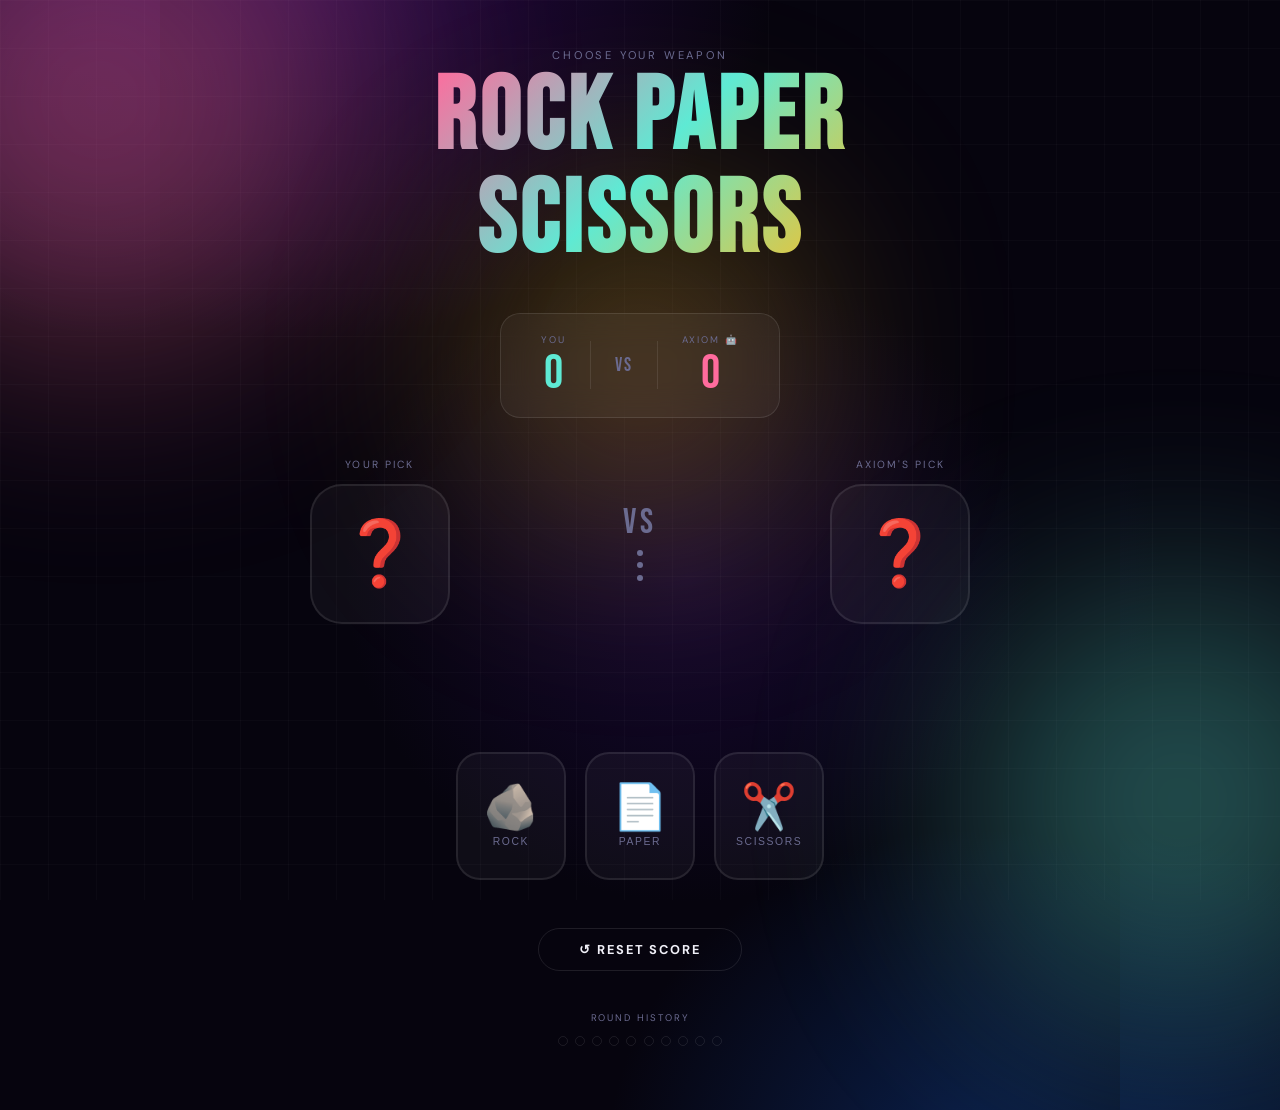
==== index.html @ 25f7077e "Add files via upload" ====
<!DOCTYPE html>
<html lang="en">
<head>
  <meta charset="UTF-8" />
  <meta name="viewport" content="width=device-width, initial-scale=1.0"/>
  <title>Rock Paper Scissors</title>
  <link href="https://fonts.googleapis.com/css2?family=Bebas+Neue&family=DM+Sans:wght@300;400;500;700&display=swap" rel="stylesheet"/>
  <style>
    *, *::before, *::after { box-sizing: border-box; margin: 0; padding: 0; }

    :root {
      --rock:      #ff6b9d;
      --paper:     #5eead4;
      --scissors:  #fbbf24;
      --text:      #f0f0f8;
      --muted:     #6b6b90;
      --surface:   rgba(255,255,255,0.04);
      --border:    rgba(255,255,255,0.09);
      --glow-r:    rgba(255,107,157,0.45);
      --glow-p:    rgba(94,234,212,0.45);
      --glow-s:    rgba(251,191,36,0.45);
    }

    html, body {
      min-height: 100vh;
      background:
        radial-gradient(ellipse 90% 65% at 15% -5%,  #2a0a4a 0%, transparent 55%),
        radial-gradient(ellipse 70% 55% at 85% 105%,  #0b1f4a 0%, transparent 55%),
        radial-gradient(ellipse 55% 45% at 55% 52%,   #160830 0%, transparent 65%),
        #06040e;
      color: var(--text);
      font-family: 'DM Sans', sans-serif;
      display: flex;
      flex-direction: column;
      align-items: center;
    }

    /* ─── Animated bg grid ─── */
    body::before {
      content: '';
      position: fixed;
      inset: 0;
      background-image:
        linear-gradient(rgba(255,255,255,.025) 1px, transparent 1px),
        linear-gradient(90deg, rgba(255,255,255,.025) 1px, transparent 1px);
      background-size: 48px 48px;
      animation: gridDrift 20s linear infinite;
      pointer-events: none;
      z-index: 0;
    }
    @keyframes gridDrift {
      from { background-position: 0 0; }
      to   { background-position: 48px 48px; }
    }

    /* ─── Blob glows ─── */
    .blob {
      position: fixed;
      border-radius: 50%;
      filter: blur(120px);
      opacity: .38;
      pointer-events: none;
      z-index: 0;
    }
    .blob-1 { width: 500px; height: 500px; background: var(--rock);    top: -150px; left: -150px; animation: blobFloat1 12s ease-in-out infinite; }
    .blob-2 { width: 400px; height: 400px; background: var(--paper);   bottom: -100px; right: -100px; animation: blobFloat2 15s ease-in-out infinite; }
    .blob-3 { width: 300px; height: 300px; background: var(--scissors); top: 40%; left: 50%; transform: translate(-50%,-50%); animation: blobFloat3 10s ease-in-out infinite; }

    @keyframes blobFloat1 { 0%,100%{transform:translate(0,0)} 50%{transform:translate(40px,30px)} }
    @keyframes blobFloat2 { 0%,100%{transform:translate(0,0)} 50%{transform:translate(-30px,-40px)} }
    @keyframes blobFloat3 { 0%,100%{transform:translate(-50%,-50%)} 50%{transform:translate(-50%,-40%)} }

    /* ─── Layout ─── */
    main {
      position: relative;
      z-index: 1;
      width: min(960px, 95vw);
      padding: 3rem 0 4rem;
      display: flex;
      flex-direction: column;
      align-items: center;
      gap: 2.5rem;
    }

    /* ─── Header ─── */
    header {
      text-align: center;
      animation: fadeDown .7s ease both;
    }
    @keyframes fadeDown { from{opacity:0;transform:translateY(-20px)} to{opacity:1;transform:none} }

    .kicker {
      font-size: .7rem;
      letter-spacing: .25em;
      text-transform: uppercase;
      color: var(--muted);
      margin-bottom: .4rem;
    }
    h1 {
      font-family: 'Bebas Neue', sans-serif;
      font-size: clamp(3rem, 8vw, 6.5rem);
      line-height: 1;
      letter-spacing: .04em;
      background: linear-gradient(135deg, var(--rock) 0%, var(--paper) 50%, var(--scissors) 100%);
      -webkit-background-clip: text;
      -webkit-text-fill-color: transparent;
      background-clip: text;
    }

    /* ─── Score Board ─── */
    .scoreboard {
      display: flex;
      align-items: center;
      gap: 1.5rem;
      background: rgba(255,255,255,0.04); backdrop-filter: blur(16px); -webkit-backdrop-filter: blur(16px);
      border: 1px solid rgba(255,255,255,0.1);
      border-radius: 20px;
      padding: 1.2rem 2.5rem;
      animation: fadeDown .7s .1s ease both;
    }
    .score-col { text-align: center; }
    .score-label {
      font-size: .6rem;
      letter-spacing: .2em;
      text-transform: uppercase;
      color: var(--muted);
      margin-bottom: .2rem;
    }
    .score-value {
      font-family: 'Bebas Neue', sans-serif;
      font-size: 3rem;
      line-height: 1;
    }
    .score-col.player  .score-value { color: var(--paper); }
    .score-col.cpu     .score-value { color: var(--rock); }
    .score-divider {
      width: 1px; height: 48px;
      background: var(--border);
    }
    .vs-badge {
      font-family: 'Bebas Neue', sans-serif;
      font-size: 1.2rem;
      color: var(--muted);
      letter-spacing: .1em;
    }

    /* ─── Battle Arena ─── */
    .arena {
      width: 100%;
      display: grid;
      grid-template-columns: 1fr auto 1fr;
      align-items: center;
      gap: 1.5rem;
      animation: fadeDown .7s .2s ease both;
    }
    .arena-side {
      display: flex;
      flex-direction: column;
      align-items: center;
      gap: .8rem;
    }
    .arena-label {
      font-size: .65rem;
      letter-spacing: .2em;
      text-transform: uppercase;
      color: var(--muted);
    }

    /* ─── Choice Display ─── */
    .choice-display {
      width: 140px;
      height: 140px;
      border-radius: 32px;
      display: flex;
      align-items: center;
      justify-content: center;
      font-size: 4rem;
      background: rgba(255,255,255,0.04); backdrop-filter: blur(16px); -webkit-backdrop-filter: blur(16px);
      border: 2px solid var(--border);
      position: relative;
      transition: border-color .3s, box-shadow .3s;
    }
    .choice-display.rock     { border-color: var(--rock);    box-shadow: 0 0 40px var(--glow-r); }
    .choice-display.paper    { border-color: var(--paper);   box-shadow: 0 0 40px var(--glow-p); }
    .choice-display.scissors { border-color: var(--scissors);box-shadow: 0 0 40px var(--glow-s); }
    .choice-display.idle     { animation: idlePulse 3s ease-in-out infinite; }

    @keyframes idlePulse {
      0%,100%{ box-shadow: 0 0 0px transparent; }
      50%    { box-shadow: 0 0 24px rgba(255,255,255,.06); }
    }

    /* shake on reveal */
    .choice-display.reveal { animation: revealBounce .5s cubic-bezier(.36,.07,.19,.97) both; }
    @keyframes revealBounce {
      0%  { transform: scale(.6) rotate(-8deg); opacity:0; }
      60% { transform: scale(1.1) rotate(3deg); }
      80% { transform: scale(.97); }
      100%{ transform: scale(1) rotate(0); opacity:1; }
    }

    .arena-vs {
      display: flex;
      flex-direction: column;
      align-items: center;
      gap: .4rem;
    }
    .arena-vs span {
      font-family: 'Bebas Neue', sans-serif;
      font-size: 2.2rem;
      color: var(--muted);
      letter-spacing: .1em;
    }
    .flash-dot {
      width: 6px; height: 6px;
      border-radius: 50%;
      background: var(--muted);
      animation: dotBlink 1.4s ease-in-out infinite;
    }
    .flash-dot:nth-child(2) { animation-delay: .2s; }
    .flash-dot:nth-child(3) { animation-delay: .4s; }
    @keyframes dotBlink { 0%,80%,100%{opacity:.2} 40%{opacity:1} }

    /* ─── Result Banner ─── */
    .result-banner {
      height: 48px;
      display: flex;
      align-items: center;
      justify-content: center;
      animation: fadeDown .7s .25s ease both;
    }
    .result-text {
      font-family: 'Bebas Neue', sans-serif;
      font-size: 2rem;
      letter-spacing: .15em;
      opacity: 0;
      transform: scale(.8);
      transition: opacity .3s, transform .3s;
    }
    .result-text.visible { opacity: 1; transform: scale(1); }
    .result-text.win  { color: var(--paper); }
    .result-text.lose { color: var(--rock); }
    .result-text.draw { color: var(--scissors); }

    /* ─── Choice Cards ─── */
    .choices {
      display: flex;
      gap: 1.2rem;
      animation: fadeUp .7s .3s ease both;
    }
    @keyframes fadeUp { from{opacity:0;transform:translateY(20px)} to{opacity:1;transform:none} }

    .choice-card {
      position: relative;
      cursor: pointer;
      border: none;
      background: none;
      padding: 0;
      outline: none;
    }
    .choice-card-inner {
      width: 110px;
      height: 128px;
      border-radius: 24px;
      display: flex;
      flex-direction: column;
      align-items: center;
      justify-content: center;
      gap: .5rem;
      background: rgba(255,255,255,0.04); backdrop-filter: blur(16px); -webkit-backdrop-filter: blur(16px);
      border: 2px solid var(--border);
      transition: transform .2s cubic-bezier(.34,1.56,.64,1), border-color .2s, box-shadow .2s;
    }
    .choice-card:hover .choice-card-inner,
    .choice-card:focus-visible .choice-card-inner {
      transform: translateY(-8px) scale(1.05);
    }
    .choice-card.rock:hover .choice-card-inner,
    .choice-card.rock:focus-visible .choice-card-inner {
      border-color: var(--rock);
      box-shadow: 0 12px 40px var(--glow-r), inset 0 0 20px rgba(255,77,109,.05);
    }
    .choice-card.paper:hover .choice-card-inner,
    .choice-card.paper:focus-visible .choice-card-inner {
      border-color: var(--paper);
      box-shadow: 0 12px 40px var(--glow-p), inset 0 0 20px rgba(76,201,240,.05);
    }
    .choice-card.scissors:hover .choice-card-inner,
    .choice-card.scissors:focus-visible .choice-card-inner {
      border-color: var(--scissors);
      box-shadow: 0 12px 40px var(--glow-s), inset 0 0 20px rgba(247,183,49,.05);
    }

    .choice-card:active .choice-card-inner {
      transform: translateY(-2px) scale(.97);
    }

    .choice-emoji { font-size: 2.8rem; line-height: 1; }
    .choice-name {
      font-size: .65rem;
      letter-spacing: .15em;
      text-transform: uppercase;
      color: var(--muted);
      font-weight: 500;
      transition: color .2s;
    }
    .choice-card.rock:hover .choice-name     { color: var(--rock); }
    .choice-card.paper:hover .choice-name    { color: var(--paper); }
    .choice-card.scissors:hover .choice-name { color: var(--scissors); }

    /* ripple */
    .choice-card::after {
      content: '';
      position: absolute;
      inset: 0;
      border-radius: 24px;
      opacity: 0;
      background: radial-gradient(circle, rgba(255,255,255,.15) 0%, transparent 70%);
      transform: scale(0);
      transition: transform .4s, opacity .4s;
    }
    .choice-card:active::after { transform: scale(1); opacity: 1; transition: none; }

    /* ─── Reset Button ─── */
    .btn-reset {
      margin-top: .5rem;
      padding: .75rem 2.5rem;
      font-family: 'DM Sans', sans-serif;
      font-size: .8rem;
      font-weight: 700;
      letter-spacing: .15em;
      text-transform: uppercase;
      color: var(--text);
      background: transparent;
      border: 1px solid rgba(255,255,255,0.1);
      border-radius: 50px;
      cursor: pointer;
      transition: border-color .2s, background .2s, transform .2s;
      animation: fadeUp .7s .4s ease both;
    }
    .btn-reset:hover {
      border-color: var(--muted);
      background: rgba(255,255,255,.04);
      transform: translateY(-2px);
    }
    .btn-reset:active { transform: scale(.96); }

    /* ─── Round history ─── */
    .history {
      width: 100%;
      animation: fadeUp .7s .45s ease both;
    }
    .history-title {
      font-size: .6rem;
      letter-spacing: .2em;
      text-transform: uppercase;
      color: var(--muted);
      margin-bottom: .75rem;
      text-align: center;
    }
    .history-dots {
      display: flex;
      justify-content: center;
      gap: .45rem;
      flex-wrap: wrap;
    }
    .hdot {
      width: 10px; height: 10px;
      border-radius: 50%;
      border: 1.5px solid var(--border);
      transition: background .3s, border-color .3s;
    }
    .hdot.win  { background: var(--paper);    border-color: var(--paper); }
    .hdot.lose { background: var(--rock);     border-color: var(--rock); }
    .hdot.draw { background: var(--scissors); border-color: var(--scissors); }

    /* ─── Confetti burst (CSS only, decorative) ─── */
    .confetti-wrap {
      position: fixed;
      inset: 0;
      pointer-events: none;
      z-index: 10;
      display: none;
    }
    .confetti-wrap.active { display: block; }
    .confetti-piece {
      position: absolute;
      top: 40%;
      left: 50%;
      width: 8px; height: 12px;
      border-radius: 2px;
      opacity: 0;
    }
    /* generate 12 pieces via nth-child; JS would wire .active */
    .confetti-piece:nth-child(1)  { background: var(--rock);    animation: confettiFly1  .9s .0s ease-out both; }
    .confetti-piece:nth-child(2)  { background: var(--paper);   animation: confettiFly2  .9s .05s ease-out both; }
    .confetti-piece:nth-child(3)  { background: var(--scissors);animation: confettiFly3  .9s .1s ease-out both; }
    .confetti-piece:nth-child(4)  { background: var(--rock);    animation: confettiFly4  .9s .0s ease-out both; }
    .confetti-piece:nth-child(5)  { background: var(--paper);   animation: confettiFly1  .9s .07s ease-out both; }
    .confetti-piece:nth-child(6)  { background: var(--scissors);animation: confettiFly2  .9s .03s ease-out both; }
    .confetti-piece:nth-child(7)  { background: var(--rock);    animation: confettiFly3  .9s .12s ease-out both; }
    .confetti-piece:nth-child(8)  { background: var(--paper);   animation: confettiFly4  .9s .06s ease-out both; }
    .confetti-piece:nth-child(9)  { background: var(--scissors);animation: confettiFly1  .9s .09s ease-out both; }
    .confetti-piece:nth-child(10) { background: var(--rock);    animation: confettiFly2  .9s .0s ease-out both; }
    .confetti-piece:nth-child(11) { background: var(--paper);   animation: confettiFly3  .9s .04s ease-out both; }
    .confetti-piece:nth-child(12) { background: var(--scissors);animation: confettiFly4  .9s .08s ease-out both; }

    @keyframes confettiFly1  { 0%{opacity:1;transform:translate(0,0) rotate(0)}   100%{opacity:0;transform:translate(-140px,-200px) rotate(540deg)} }
    @keyframes confettiFly2  { 0%{opacity:1;transform:translate(0,0) rotate(0)}   100%{opacity:0;transform:translate(160px,-180px) rotate(-360deg)} }
    @keyframes confettiFly3  { 0%{opacity:1;transform:translate(0,0) rotate(0)}   100%{opacity:0;transform:translate(-60px,-240px) rotate(720deg)} }
    @keyframes confettiFly4  { 0%{opacity:1;transform:translate(0,0) rotate(0)}   100%{opacity:0;transform:translate(90px,-210px) rotate(-540deg)} }

    /* ─── Responsive ─── */
    @media (max-width: 600px) {
      .choice-card-inner { width: 90px; height: 108px; }
      .choice-emoji { font-size: 2.2rem; }
      .choice-display { width: 110px; height: 110px; font-size: 3rem; }
      .scoreboard { padding: 1rem 1.5rem; gap: 1rem; }
    }
  </style>
</head>
<body>

  <!-- Background decoration -->
  <div class="blob blob-1"></div>
  <div class="blob blob-2"></div>
  <div class="blob blob-3"></div>

  <!-- Confetti (toggled by JS) -->
  <div class="confetti-wrap" id="confetti">
    <div class="confetti-piece"></div><div class="confetti-piece"></div>
    <div class="confetti-piece"></div><div class="confetti-piece"></div>
    <div class="confetti-piece"></div><div class="confetti-piece"></div>
    <div class="confetti-piece"></div><div class="confetti-piece"></div>
    <div class="confetti-piece"></div><div class="confetti-piece"></div>
    <div class="confetti-piece"></div><div class="confetti-piece"></div>
  </div>

  <main>

    <!-- Header -->
    <header>
      <p class="kicker">Choose your weapon</p>
      <h1>Rock Paper<br>Scissors</h1>
    </header>

    <!-- Score -->
    <div class="scoreboard">
      <div class="score-col player">
        <div class="score-label">You</div>
        <div class="score-value" id="scorePlayer">0</div>
      </div>
      <div class="score-divider"></div>
      <div class="vs-badge">VS</div>
      <div class="score-divider"></div>
      <div class="score-col cpu">
        <div class="score-label">AXIOM 🤖</div>
        <div class="score-value" id="scoreCpu">0</div>
      </div>
    </div>

    <!-- Arena -->
    <div class="arena">
      <div class="arena-side">
        <div class="arena-label">Your pick</div>
        <div class="choice-display idle" id="playerDisplay">❓</div>
      </div>

      <div class="arena-vs">
        <span>VS</span>
        <div class="flash-dot"></div>
        <div class="flash-dot"></div>
        <div class="flash-dot"></div>
      </div>

      <div class="arena-side">
        <div class="arena-label">AXIOM's pick</div>
        <div class="choice-display idle" id="cpuDisplay">❓</div>
      </div>
    </div>

    <!-- Result -->
    <div class="result-banner">
      <div class="result-text" id="resultText">—</div>
    </div>

    <!-- Choice cards -->
    <div class="choices">
      <button class="choice-card rock" data-choice="rock">
        <div class="choice-card-inner">
          <span class="choice-emoji">🪨</span>
          <span class="choice-name">Rock</span>
        </div>
      </button>
      <button class="choice-card paper" data-choice="paper">
        <div class="choice-card-inner">
          <span class="choice-emoji">📄</span>
          <span class="choice-name">Paper</span>
        </div>
      </button>
      <button class="choice-card scissors" data-choice="scissors">
        <div class="choice-card-inner">
          <span class="choice-emoji">✂️</span>
          <span class="choice-name">Scissors</span>
        </div>
      </button>
    </div>

    <!-- Reset -->
    <button class="btn-reset" id="btnReset">↺ Reset Score</button>

    <!-- History dots -->
    <div class="history">
      <div class="history-title">Round history</div>
      <div class="history-dots" id="historyDots">
        <!-- JS populates: .hdot.win / .lose / .draw -->
        <div class="hdot"></div>
        <div class="hdot"></div>
        <div class="hdot"></div>
        <div class="hdot"></div>
        <div class="hdot"></div>
        <div class="hdot"></div>
        <div class="hdot"></div>
        <div class="hdot"></div>
        <div class="hdot"></div>
        <div class="hdot"></div>
      </div>
    </div>

  </main>

</body>
</html>
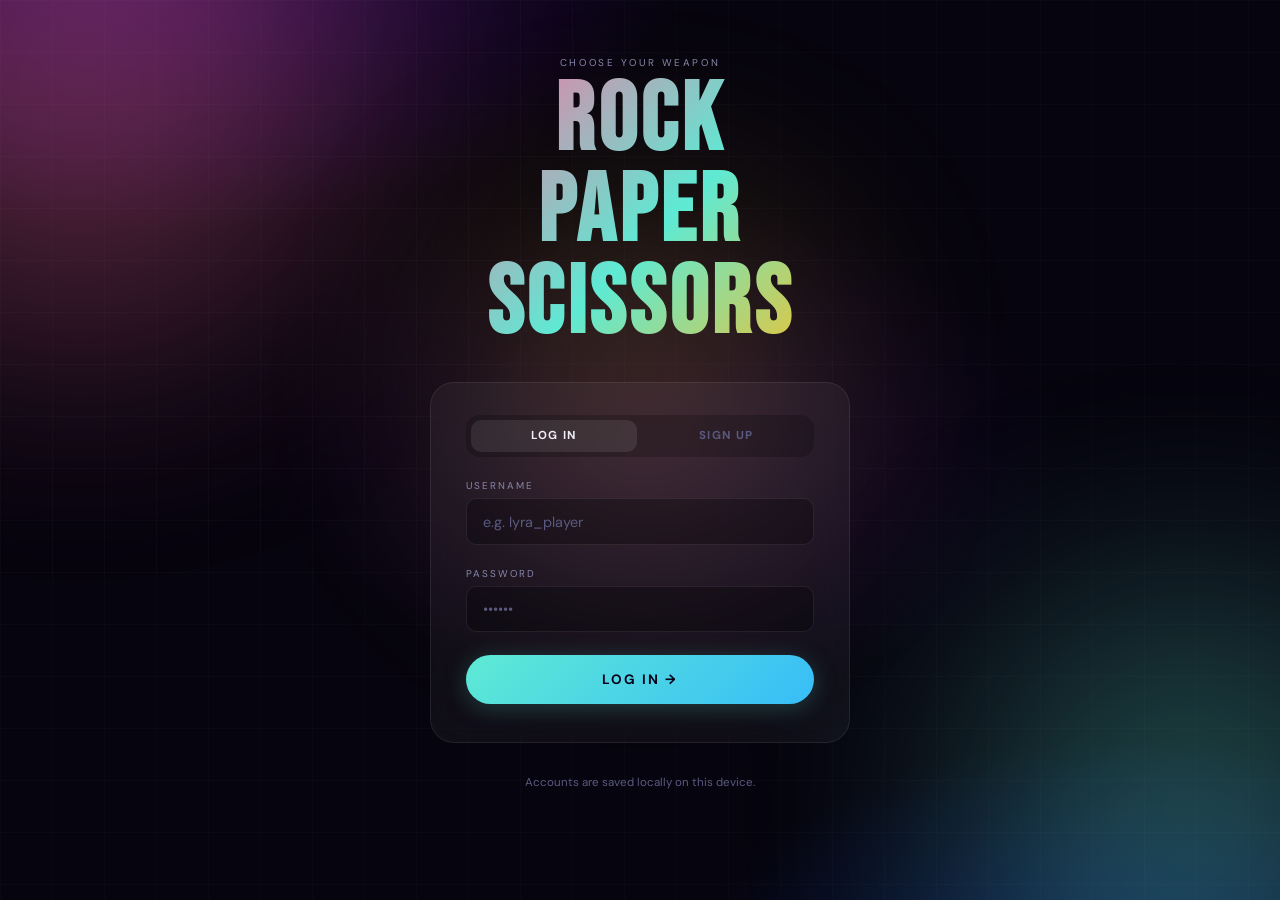
==== commit 718a935f: "UPDATED HTML" ====
--- a/index.html
+++ b/index.html
@@ -4,530 +4,840 @@
   <meta charset="UTF-8" />
   <meta name="viewport" content="width=device-width, initial-scale=1.0"/>
   <title>Rock Paper Scissors</title>
-  <link href="https://fonts.googleapis.com/css2?family=Bebas+Neue&family=DM+Sans:wght@300;400;500;700&display=swap" rel="stylesheet"/>
+  <link href="https://fonts.googleapis.com/css2?family=Bebas+Neue&family=DM+Sans:ital,wght@0,300;0,400;0,500;0,700;1,300&display=swap" rel="stylesheet"/>
   <style>
+    /* ══════════════════════════════════════════════
+       RESET & TOKENS
+    ══════════════════════════════════════════════ */
     *, *::before, *::after { box-sizing: border-box; margin: 0; padding: 0; }
 
     :root {
-      --rock:      #ff6b9d;
-      --paper:     #5eead4;
-      --scissors:  #fbbf24;
-      --text:      #f0f0f8;
-      --muted:     #6b6b90;
-      --surface:   rgba(255,255,255,0.04);
-      --border:    rgba(255,255,255,0.09);
-      --glow-r:    rgba(255,107,157,0.45);
-      --glow-p:    rgba(94,234,212,0.45);
-      --glow-s:    rgba(251,191,36,0.45);
+      --rock:       #ff6b9d;
+      --paper:      #5eead4;
+      --scissors:   #fbbf24;
+      --p1-color:   #5eead4;
+      --p2-color:   #ff6b9d;
+      --text:       #f0f0f8;
+      --muted:      #5a5a80;
+      --muted-lt:   #8888aa;
+      --surface:    rgba(255,255,255,0.045);
+      --border:     rgba(255,255,255,0.08);
+      --border-lt:  rgba(255,255,255,0.14);
+      --glow-r:     rgba(255,107,157,0.4);
+      --glow-p:     rgba(94,234,212,0.4);
+      --glow-s:     rgba(251,191,36,0.4);
+      --danger:     #ff5f6d;
+      --bg:         #06040e;
+      --radius-lg:  24px;
+      --radius-md:  16px;
+      --radius-sm:  10px;
     }
 
     html, body {
       min-height: 100vh;
       background:
-        radial-gradient(ellipse 90% 65% at 15% -5%,  #2a0a4a 0%, transparent 55%),
-        radial-gradient(ellipse 70% 55% at 85% 105%,  #0b1f4a 0%, transparent 55%),
-        radial-gradient(ellipse 55% 45% at 55% 52%,   #160830 0%, transparent 65%),
-        #06040e;
+        radial-gradient(ellipse 85% 60% at 10% -5%,  #2d0a52 0%, transparent 52%),
+        radial-gradient(ellipse 65% 50% at 88% 108%,  #0c1e50 0%, transparent 52%),
+        radial-gradient(ellipse 50% 45% at 52% 50%,   #18082e 0%, transparent 62%),
+        var(--bg);
       color: var(--text);
       font-family: 'DM Sans', sans-serif;
-      display: flex;
-      flex-direction: column;
-      align-items: center;
-    }
-
-    /* ─── Animated bg grid ─── */
+      overflow-x: hidden;
+    }
+
+    /* grid drift */
     body::before {
       content: '';
-      position: fixed;
-      inset: 0;
+      position: fixed; inset: 0;
       background-image:
-        linear-gradient(rgba(255,255,255,.025) 1px, transparent 1px),
-        linear-gradient(90deg, rgba(255,255,255,.025) 1px, transparent 1px);
-      background-size: 48px 48px;
-      animation: gridDrift 20s linear infinite;
-      pointer-events: none;
-      z-index: 0;
+        linear-gradient(rgba(255,255,255,.02) 1px, transparent 1px),
+        linear-gradient(90deg, rgba(255,255,255,.02) 1px, transparent 1px);
+      background-size: 52px 52px;
+      animation: gridDrift 22s linear infinite;
+      pointer-events: none; z-index: 0;
     }
     @keyframes gridDrift {
       from { background-position: 0 0; }
-      to   { background-position: 48px 48px; }
-    }
-
-    /* ─── Blob glows ─── */
+      to   { background-position: 52px 52px; }
+    }
+
+    /* blobs */
     .blob {
-      position: fixed;
-      border-radius: 50%;
-      filter: blur(120px);
-      opacity: .38;
-      pointer-events: none;
-      z-index: 0;
-    }
-    .blob-1 { width: 500px; height: 500px; background: var(--rock);    top: -150px; left: -150px; animation: blobFloat1 12s ease-in-out infinite; }
-    .blob-2 { width: 400px; height: 400px; background: var(--paper);   bottom: -100px; right: -100px; animation: blobFloat2 15s ease-in-out infinite; }
-    .blob-3 { width: 300px; height: 300px; background: var(--scissors); top: 40%; left: 50%; transform: translate(-50%,-50%); animation: blobFloat3 10s ease-in-out infinite; }
-
-    @keyframes blobFloat1 { 0%,100%{transform:translate(0,0)} 50%{transform:translate(40px,30px)} }
-    @keyframes blobFloat2 { 0%,100%{transform:translate(0,0)} 50%{transform:translate(-30px,-40px)} }
-    @keyframes blobFloat3 { 0%,100%{transform:translate(-50%,-50%)} 50%{transform:translate(-50%,-40%)} }
-
-    /* ─── Layout ─── */
-    main {
-      position: relative;
-      z-index: 1;
-      width: min(960px, 95vw);
-      padding: 3rem 0 4rem;
-      display: flex;
-      flex-direction: column;
-      align-items: center;
-      gap: 2.5rem;
-    }
-
-    /* ─── Header ─── */
-    header {
+      position: fixed; border-radius: 50%;
+      filter: blur(130px); opacity: .32;
+      pointer-events: none; z-index: 0;
+    }
+    .blob-1 { width:520px; height:520px; background:var(--rock);    top:-180px; left:-180px; animation:bf1 13s ease-in-out infinite; }
+    .blob-2 { width:420px; height:420px; background:var(--paper);   bottom:-120px; right:-120px; animation:bf2 16s ease-in-out infinite; }
+    .blob-3 { width:280px; height:280px; background:var(--scissors); top:42%; left:50%; transform:translate(-50%,-50%); animation:bf3 10s ease-in-out infinite; }
+    @keyframes bf1 { 0%,100%{transform:translate(0,0)}  50%{transform:translate(45px,32px)} }
+    @keyframes bf2 { 0%,100%{transform:translate(0,0)}  50%{transform:translate(-35px,-42px)} }
+    @keyframes bf3 { 0%,100%{transform:translate(-50%,-50%)} 50%{transform:translate(-50%,-42%)} }
+
+    /* ══════════════════════════════════════════════
+       LAYOUT SHELL
+    ══════════════════════════════════════════════ */
+    #app {
+      position: relative; z-index: 1;
+      min-height: 100vh;
+      display: flex; flex-direction: column; align-items: center;
+    }
+
+    /* ══════════════════════════════════════════════
+       SCREENS  (shown/hidden via .screen-active)
+    ══════════════════════════════════════════════ */
+    .screen {
+      display: none;
+      width: 100%; flex-direction: column; align-items: center;
+    }
+    .screen.screen-active { display: flex; }
+
+    /* ══════════════════════════════════════════════
+       ANIMATIONS
+    ══════════════════════════════════════════════ */
+    @keyframes fadeDown {
+      from { opacity:0; transform:translateY(-22px); }
+      to   { opacity:1; transform:none; }
+    }
+    @keyframes fadeUp {
+      from { opacity:0; transform:translateY(22px); }
+      to   { opacity:1; transform:none; }
+    }
+    @keyframes popIn {
+      0%   { opacity:0; transform:scale(.7) rotate(-6deg); }
+      65%  { transform:scale(1.08) rotate(2deg); }
+      85%  { transform:scale(.97); }
+      100% { opacity:1; transform:scale(1) rotate(0); }
+    }
+    @keyframes idlePulse {
+      0%,100% { box-shadow:0 0 0 transparent; }
+      50%     { box-shadow:0 0 28px rgba(255,255,255,.07); }
+    }
+    @keyframes dotBlink {
+      0%,80%,100% { opacity:.18; }
+      40%         { opacity:1; }
+    }
+    @keyframes shimmer {
+      0%   { background-position: -200% center; }
+      100% { background-position:  200% center; }
+    }
+    @keyframes scaleIn {
+      from { opacity:0; transform:scale(.88); }
+      to   { opacity:1; transform:scale(1); }
+    }
+    @keyframes slideLeft {
+      from { opacity:0; transform:translateX(30px); }
+      to   { opacity:1; transform:none; }
+    }
+    @keyframes slideRight {
+      from { opacity:0; transform:translateX(-30px); }
+      to   { opacity:1; transform:none; }
+    }
+
+    /* ══════════════════════════════════════════════
+       SHARED COMPONENTS
+    ══════════════════════════════════════════════ */
+
+    /* glass card */
+    .card {
+      background: var(--surface);
+      backdrop-filter: blur(20px); -webkit-backdrop-filter: blur(20px);
+      border: 1px solid var(--border);
+      border-radius: var(--radius-lg);
+    }
+
+    /* pill badge */
+    .badge {
+      display: inline-flex; align-items: center; gap: .4rem;
+      font-size: .62rem; letter-spacing: .18em; text-transform: uppercase;
+      padding: .3rem .85rem; border-radius: 50px;
+    }
+    .badge-gold   { color: var(--scissors); background: rgba(251,191,36,.08); border: 1px solid rgba(251,191,36,.22); }
+    .badge-teal   { color: var(--paper);    background: rgba(94,234,212,.08); border: 1px solid rgba(94,234,212,.22); }
+    .badge-pink   { color: var(--rock);     background: rgba(255,107,157,.08); border: 1px solid rgba(255,107,157,.22); }
+
+    /* kicker + title */
+    .kicker {
+      font-size: .62rem; letter-spacing: .26em; text-transform: uppercase;
+      color: var(--muted-lt); margin-bottom: .45rem;
+    }
+    .display-title {
+      font-family: 'Bebas Neue', sans-serif;
+      font-size: clamp(3rem,9vw,6rem);
+      line-height: .95; letter-spacing: .04em;
+      background: linear-gradient(135deg, var(--rock) 0%, var(--paper) 55%, var(--scissors) 100%);
+      -webkit-background-clip: text; -webkit-text-fill-color: transparent; background-clip: text;
+    }
+
+    /* form fields */
+    .field { display: flex; flex-direction: column; gap: .38rem; }
+    .field label { font-size: .62rem; letter-spacing: .2em; text-transform: uppercase; color: var(--muted-lt); }
+    .field input {
+      background: rgba(0,0,0,.28);
+      border: 1px solid var(--border);
+      border-radius: var(--radius-sm);
+      padding: .82rem 1rem;
+      font-family: 'DM Sans', sans-serif; font-size: .9rem;
+      color: var(--text); outline: none;
+      transition: border-color .2s, box-shadow .2s;
+    }
+    .field input:focus {
+      border-color: rgba(94,234,212,.5);
+      box-shadow: 0 0 0 3px rgba(94,234,212,.09);
+    }
+    .field input::placeholder { color: var(--muted); }
+
+    /* error pill */
+    .error-msg {
+      font-size: .78rem; color: var(--danger);
+      background: rgba(255,95,109,.08); border: 1px solid rgba(255,95,109,.2);
+      border-radius: var(--radius-sm); padding: .65rem 1rem;
+      text-align: center; animation: fadeDown .25s ease;
+    }
+
+    /* buttons */
+    .btn {
+      display: inline-flex; align-items: center; justify-content: center; gap: .4rem;
+      font-family: 'DM Sans', sans-serif; font-weight: 700;
+      font-size: .78rem; letter-spacing: .14em; text-transform: uppercase;
+      border: none; border-radius: 50px; cursor: pointer;
+      transition: transform .2s cubic-bezier(.34,1.56,.64,1), box-shadow .2s, opacity .2s;
+      padding: .8rem 2rem;
+    }
+    .btn:active   { transform: scale(.95) !important; }
+    .btn:disabled { opacity: .45; cursor: not-allowed; transform: none !important; }
+
+    .btn-primary {
+      background: linear-gradient(135deg, var(--paper) 0%, #38bdf8 100%);
+      color: #05031a;
+      box-shadow: 0 4px 24px rgba(94,234,212,.22);
+    }
+    .btn-primary:hover { transform: translateY(-3px); box-shadow: 0 10px 36px rgba(94,234,212,.38); }
+
+    .btn-accent {
+      background: linear-gradient(135deg, var(--rock) 0%, #ff9f6b 100%);
+      color: #05031a;
+      box-shadow: 0 4px 24px rgba(255,107,157,.22);
+    }
+    .btn-accent:hover { transform: translateY(-3px); box-shadow: 0 10px 36px var(--glow-r); }
+
+    .btn-ghost {
+      background: transparent;
+      color: var(--muted-lt);
+      border: 1px solid var(--border-lt);
+    }
+    .btn-ghost:hover { border-color: rgba(255,255,255,.38); color: var(--text); transform: translateY(-2px); }
+
+    .btn-danger {
+      background: transparent;
+      color: var(--danger);
+      border: 1px solid rgba(255,95,109,.28);
+      font-size: .7rem;
+    }
+    .btn-danger:hover { background: rgba(255,95,109,.08); transform: translateY(-1px); }
+
+    .btn-sm { padding: .55rem 1.2rem; font-size: .7rem; }
+    .btn-lg { padding: 1rem 2.8rem; font-size: .85rem; }
+
+    /* auth tabs */
+    .tab-row {
+      display: flex; gap: .4rem;
+      background: rgba(0,0,0,.22); border-radius: 14px; padding: .3rem;
+    }
+    .tab-btn {
+      flex: 1; padding: .55rem;
+      font-family: 'DM Sans', sans-serif; font-size: .72rem;
+      font-weight: 700; letter-spacing: .12em; text-transform: uppercase;
+      color: var(--muted); background: transparent;
+      border: none; border-radius: 10px; cursor: pointer;
+      transition: background .2s, color .2s;
+    }
+    .tab-btn.active { background: rgba(255,255,255,.09); color: var(--text); }
+
+    /* waiting dots */
+    .dots { display: flex; gap: .38rem; align-items: center; }
+    .dot {
+      width: 7px; height: 7px; border-radius: 50%;
+      background: var(--muted);
+      animation: dotBlink 1.5s ease-in-out infinite;
+    }
+    .dot:nth-child(2) { animation-delay: .22s; }
+    .dot:nth-child(3) { animation-delay: .44s; }
+
+    /* ══════════════════════════════════════════════
+       AUTH SCREEN
+    ══════════════════════════════════════════════ */
+    #screen-auth {
+      padding: 3.5rem 0 5rem;
+      gap: 2.2rem;
+      animation: fadeDown .65s ease both;
+    }
+
+    .auth-wrap {
+      width: min(420px, 92vw);
+      display: flex; flex-direction: column; gap: 2rem;
+    }
+
+    .auth-card {
+      padding: 2rem 2.2rem 2.4rem;
+      display: flex; flex-direction: column; gap: 1.4rem;
+    }
+
+    /* ══════════════════════════════════════════════
+       LOBBY SCREEN
+    ══════════════════════════════════════════════ */
+    #screen-lobby {
+      padding: 2.5rem 0 5rem;
+      gap: 2rem;
+      animation: scaleIn .55s ease both;
+    }
+
+    .lobby-wrap { width: min(580px, 94vw); display: flex; flex-direction: column; gap: 2rem; }
+
+    .lobby-top {
+      display: flex; align-items: center; justify-content: space-between; gap: 1rem;
+    }
+
+    .user-chip {
+      display: flex; align-items: center; gap: .6rem;
+      background: var(--surface); border: 1px solid var(--border);
+      border-radius: 50px; padding: .38rem .9rem .38rem .4rem;
+    }
+    .user-chip .avatar {
+      width: 28px; height: 28px; border-radius: 50%;
+      background: linear-gradient(135deg, var(--paper), #38bdf8);
+      display: flex; align-items: center; justify-content: center;
+      font-size: .72rem; font-weight: 800; color: #05031a;
+      flex-shrink: 0;
+    }
+    .user-chip span { font-size: .78rem; color: var(--muted-lt); }
+    .user-chip strong { color: var(--text); }
+
+    .lobby-grid { display: grid; grid-template-columns: 1fr 1fr; gap: 1rem; }
+
+    .lobby-card {
+      padding: 1.6rem;
+      display: flex; flex-direction: column; gap: 1rem;
+      transition: border-color .2s, transform .2s;
+    }
+    .lobby-card:hover { border-color: var(--border-lt); transform: translateY(-3px); }
+
+    .lcard-icon { font-size: 2.2rem; }
+    .lcard-title {
+      font-family: 'Bebas Neue', sans-serif;
+      font-size: 1.5rem; letter-spacing: .04em; color: var(--text);
+    }
+    .lcard-desc { font-size: .75rem; color: var(--muted-lt); line-height: 1.55; }
+
+    .join-row { display: flex; gap: .6rem; width: 100%; }
+    .join-input {
+      flex: 1;
+      background: rgba(0,0,0,.28);
+      border: 1px solid var(--border);
+      border-radius: var(--radius-sm);
+      padding: .8rem 1rem;
+      font-family: 'Bebas Neue', sans-serif; font-size: 1.7rem; letter-spacing: .3em;
+      color: var(--text); outline: none; text-align: center; text-transform: uppercase;
+      transition: border-color .2s, box-shadow .2s;
+    }
+    .join-input:focus { border-color: rgba(94,234,212,.5); box-shadow: 0 0 0 3px rgba(94,234,212,.09); }
+    .join-input::placeholder { color: var(--muted); font-size: 1rem; letter-spacing: .1em; font-family: 'DM Sans',sans-serif; }
+
+    /* ══════════════════════════════════════════════
+       WAITING ROOM SCREEN
+    ══════════════════════════════════════════════ */
+    #screen-waiting {
+      padding: 2.5rem 0 5rem;
+      gap: 2rem;
+      animation: scaleIn .55s ease both;
+    }
+
+    .waiting-wrap { width: min(480px, 94vw); display: flex; flex-direction: column; gap: 2rem; align-items: center; }
+
+    .code-card {
+      width: 100%;
+      padding: 1.8rem;
       text-align: center;
-      animation: fadeDown .7s ease both;
-    }
-    @keyframes fadeDown { from{opacity:0;transform:translateY(-20px)} to{opacity:1;transform:none} }
-
-    .kicker {
-      font-size: .7rem;
-      letter-spacing: .25em;
-      text-transform: uppercase;
-      color: var(--muted);
-      margin-bottom: .4rem;
-    }
-    h1 {
+      border: 2px dashed rgba(255,255,255,.13);
+      border-radius: var(--radius-lg);
+      background: rgba(255,255,255,.025);
+    }
+    .code-label { font-size: .6rem; letter-spacing: .26em; text-transform: uppercase; color: var(--muted-lt); margin-bottom: .6rem; }
+    .code-value {
       font-family: 'Bebas Neue', sans-serif;
-      font-size: clamp(3rem, 8vw, 6.5rem);
+      font-size: 4.5rem; letter-spacing: .35em;
+      background: linear-gradient(135deg, var(--paper) 0%, var(--scissors) 100%);
+      -webkit-background-clip: text; -webkit-text-fill-color: transparent; background-clip: text;
       line-height: 1;
-      letter-spacing: .04em;
-      background: linear-gradient(135deg, var(--rock) 0%, var(--paper) 50%, var(--scissors) 100%);
-      -webkit-background-clip: text;
-      -webkit-text-fill-color: transparent;
-      background-clip: text;
-    }
-
-    /* ─── Score Board ─── */
+    }
+    .code-hint { font-size: .72rem; color: var(--muted); margin-top: .5rem; }
+    .copy-btn {
+      margin-top: .9rem;
+      font-size: .68rem; letter-spacing: .16em; text-transform: uppercase;
+      color: var(--paper); background: rgba(94,234,212,.07);
+      border: 1px solid rgba(94,234,212,.22); border-radius: 8px;
+      padding: .48rem 1.1rem; cursor: pointer;
+      transition: background .2s, transform .2s;
+    }
+    .copy-btn:hover { background: rgba(94,234,212,.15); transform: translateY(-1px); }
+    .copy-btn.copied { color: var(--scissors); border-color: rgba(251,191,36,.3); background: rgba(251,191,36,.07); }
+
+    .players-list { width: 100%; display: flex; flex-direction: column; gap: .6rem; }
+    .player-row {
+      display: flex; align-items: center; gap: .85rem;
+      background: var(--surface); border: 1px solid var(--border);
+      border-radius: 14px; padding: .8rem 1rem;
+      transition: border-color .2s;
+    }
+    .player-row.joined { border-color: rgba(94,234,212,.25); }
+
+    .prow-avatar {
+      width: 36px; height: 36px; border-radius: 50%;
+      display: flex; align-items: center; justify-content: center;
+      font-size: .88rem; font-weight: 800; color: #05031a; flex-shrink: 0;
+    }
+    .prow-avatar.p1 { background: linear-gradient(135deg, var(--paper), #38bdf8); }
+    .prow-avatar.p2 { background: linear-gradient(135deg, var(--rock), #ff9f6b); }
+    .prow-avatar.empty { background: rgba(255,255,255,.07); color: var(--muted); font-size: 1rem; }
+
+    .prow-name { font-size: .9rem; font-weight: 500; }
+    .prow-tag { margin-left: auto; font-size: .62rem; letter-spacing: .14em; text-transform: uppercase; }
+    .prow-tag.ready   { color: var(--paper); }
+    .prow-tag.waiting { color: var(--muted); }
+    .prow-tag.host    { color: var(--scissors); }
+
+    /* ══════════════════════════════════════════════
+       GAME SCREEN
+    ══════════════════════════════════════════════ */
+    #screen-game {
+      padding: 2rem 0 4rem;
+      gap: 1.6rem;
+      animation: scaleIn .45s ease both;
+    }
+
+    .game-wrap { width: min(980px, 96vw); display: flex; flex-direction: column; align-items: center; gap: 1.6rem; }
+
+    /* top bar */
+    .game-topbar {
+      width: 100%;
+      display: flex; align-items: center; justify-content: space-between; gap: 1rem; flex-wrap: wrap;
+    }
+    .game-topbar-left { display: flex; align-items: center; gap: .8rem; flex-wrap: wrap; }
+    .game-logo {
+      font-family: 'Bebas Neue', sans-serif;
+      font-size: clamp(1.7rem,4vw,2.6rem); letter-spacing: .04em;
+      background: linear-gradient(135deg, var(--rock) 0%, var(--paper) 55%, var(--scissors) 100%);
+      -webkit-background-clip: text; -webkit-text-fill-color: transparent; background-clip: text;
+    }
+
+    /* scoreboard */
     .scoreboard {
-      display: flex;
-      align-items: center;
-      gap: 1.5rem;
-      background: rgba(255,255,255,0.04); backdrop-filter: blur(16px); -webkit-backdrop-filter: blur(16px);
-      border: 1px solid rgba(255,255,255,0.1);
-      border-radius: 20px;
-      padding: 1.2rem 2.5rem;
-      animation: fadeDown .7s .1s ease both;
-    }
-    .score-col { text-align: center; }
-    .score-label {
-      font-size: .6rem;
-      letter-spacing: .2em;
-      text-transform: uppercase;
-      color: var(--muted);
-      margin-bottom: .2rem;
-    }
-    .score-value {
+      display: flex; align-items: center; gap: 1.4rem;
+      padding: 1.1rem 2.4rem;
+      animation: fadeDown .5s ease both;
+    }
+    .score-col { text-align: center; min-width: 80px; }
+    .score-lbl { font-size: .58rem; letter-spacing: .2em; text-transform: uppercase; color: var(--muted-lt); margin-bottom: .18rem; }
+    .score-val {
       font-family: 'Bebas Neue', sans-serif;
-      font-size: 3rem;
-      line-height: 1;
-    }
-    .score-col.player  .score-value { color: var(--paper); }
-    .score-col.cpu     .score-value { color: var(--rock); }
-    .score-divider {
-      width: 1px; height: 48px;
-      background: var(--border);
-    }
-    .vs-badge {
-      font-family: 'Bebas Neue', sans-serif;
-      font-size: 1.2rem;
-      color: var(--muted);
-      letter-spacing: .1em;
-    }
-
-    /* ─── Battle Arena ─── */
+      font-size: 3.2rem; line-height: 1;
+      transition: transform .2s;
+    }
+    .score-val.bump { animation: popIn .35s ease both; }
+    .score-col.p1 .score-val { color: var(--p1-color); }
+    .score-col.p2 .score-val { color: var(--p2-color); }
+    .score-sep { width: 1px; height: 50px; background: var(--border); }
+    .vs-lbl { font-family: 'Bebas Neue', sans-serif; font-size: 1.1rem; color: var(--muted); letter-spacing: .1em; }
+
+    /* round counter */
+    .round-tag {
+      font-size: .62rem; letter-spacing: .2em; text-transform: uppercase; color: var(--muted-lt);
+    }
+
+    /* arena */
     .arena {
       width: 100%;
-      display: grid;
-      grid-template-columns: 1fr auto 1fr;
-      align-items: center;
-      gap: 1.5rem;
-      animation: fadeDown .7s .2s ease both;
-    }
-    .arena-side {
-      display: flex;
-      flex-direction: column;
-      align-items: center;
-      gap: .8rem;
-    }
-    .arena-label {
-      font-size: .65rem;
-      letter-spacing: .2em;
-      text-transform: uppercase;
-      color: var(--muted);
-    }
-
-    /* ─── Choice Display ─── */
-    .choice-display {
-      width: 140px;
-      height: 140px;
-      border-radius: 32px;
-      display: flex;
-      align-items: center;
-      justify-content: center;
-      font-size: 4rem;
-      background: rgba(255,255,255,0.04); backdrop-filter: blur(16px); -webkit-backdrop-filter: blur(16px);
+      display: grid; grid-template-columns: 1fr 80px 1fr;
+      align-items: center; gap: 1rem;
+    }
+    .arena-side { display: flex; flex-direction: column; align-items: center; gap: .8rem; }
+    .arena-side-lbl { font-size: .62rem; letter-spacing: .2em; text-transform: uppercase; color: var(--muted-lt); }
+
+    .choice-box {
+      width: 148px; height: 148px; border-radius: 28px;
+      display: flex; align-items: center; justify-content: center;
+      font-size: 4.2rem;
+      background: var(--surface); backdrop-filter: blur(16px); -webkit-backdrop-filter: blur(16px);
       border: 2px solid var(--border);
-      position: relative;
-      transition: border-color .3s, box-shadow .3s;
-    }
-    .choice-display.rock     { border-color: var(--rock);    box-shadow: 0 0 40px var(--glow-r); }
-    .choice-display.paper    { border-color: var(--paper);   box-shadow: 0 0 40px var(--glow-p); }
-    .choice-display.scissors { border-color: var(--scissors);box-shadow: 0 0 40px var(--glow-s); }
-    .choice-display.idle     { animation: idlePulse 3s ease-in-out infinite; }
-
-    @keyframes idlePulse {
-      0%,100%{ box-shadow: 0 0 0px transparent; }
-      50%    { box-shadow: 0 0 24px rgba(255,255,255,.06); }
-    }
-
-    /* shake on reveal */
-    .choice-display.reveal { animation: revealBounce .5s cubic-bezier(.36,.07,.19,.97) both; }
-    @keyframes revealBounce {
-      0%  { transform: scale(.6) rotate(-8deg); opacity:0; }
-      60% { transform: scale(1.1) rotate(3deg); }
-      80% { transform: scale(.97); }
-      100%{ transform: scale(1) rotate(0); opacity:1; }
-    }
-
-    .arena-vs {
-      display: flex;
-      flex-direction: column;
-      align-items: center;
-      gap: .4rem;
-    }
-    .arena-vs span {
-      font-family: 'Bebas Neue', sans-serif;
-      font-size: 2.2rem;
-      color: var(--muted);
-      letter-spacing: .1em;
-    }
-    .flash-dot {
-      width: 6px; height: 6px;
-      border-radius: 50%;
-      background: var(--muted);
-      animation: dotBlink 1.4s ease-in-out infinite;
-    }
-    .flash-dot:nth-child(2) { animation-delay: .2s; }
-    .flash-dot:nth-child(3) { animation-delay: .4s; }
-    @keyframes dotBlink { 0%,80%,100%{opacity:.2} 40%{opacity:1} }
-
-    /* ─── Result Banner ─── */
+      position: relative; overflow: hidden;
+      transition: border-color .35s, box-shadow .35s;
+    }
+    .choice-box.idle { animation: idlePulse 3.2s ease-in-out infinite; }
+    .choice-box.locked {
+      border-color: rgba(255,255,255,.22);
+      box-shadow: 0 0 28px rgba(255,255,255,.07);
+    }
+    .choice-box.rock     { border-color: var(--rock);    box-shadow: 0 0 44px var(--glow-r); animation: popIn .45s ease both; }
+    .choice-box.paper    { border-color: var(--paper);   box-shadow: 0 0 44px var(--glow-p); animation: popIn .45s ease both; }
+    .choice-box.scissors { border-color: var(--scissors);box-shadow: 0 0 44px var(--glow-s); animation: popIn .45s ease both; }
+
+    /* shimmer on locked */
+    .choice-box.locked::after {
+      content: '';
+      position: absolute; inset: 0;
+      background: linear-gradient(105deg, transparent 30%, rgba(255,255,255,.07) 50%, transparent 70%);
+      background-size: 200% 100%;
+      animation: shimmer 2.2s linear infinite;
+    }
+
+    .arena-mid { display: flex; flex-direction: column; align-items: center; gap: .4rem; }
+    .arena-vs { font-family: 'Bebas Neue', sans-serif; font-size: 2rem; color: var(--muted); letter-spacing: .1em; }
+    .arena-dot { width: 5px; height: 5px; border-radius: 50%; background: var(--muted); animation: dotBlink 1.5s ease-in-out infinite; }
+    .arena-dot:nth-child(3) { animation-delay: .22s; }
+    .arena-dot:nth-child(4) { animation-delay: .44s; }
+
+    /* result banner */
     .result-banner {
-      height: 48px;
-      display: flex;
-      align-items: center;
-      justify-content: center;
-      animation: fadeDown .7s .25s ease both;
+      min-height: 52px;
+      display: flex; align-items: center; justify-content: center;
     }
     .result-text {
       font-family: 'Bebas Neue', sans-serif;
-      font-size: 2rem;
-      letter-spacing: .15em;
-      opacity: 0;
-      transform: scale(.8);
+      font-size: 2.4rem; letter-spacing: .18em;
+      opacity: 0; transform: scale(.75);
       transition: opacity .3s, transform .3s;
     }
-    .result-text.visible { opacity: 1; transform: scale(1); }
+    .result-text.show { opacity: 1; transform: scale(1); }
     .result-text.win  { color: var(--paper); }
     .result-text.lose { color: var(--rock); }
     .result-text.draw { color: var(--scissors); }
 
-    /* ─── Choice Cards ─── */
-    .choices {
-      display: flex;
-      gap: 1.2rem;
-      animation: fadeUp .7s .3s ease both;
-    }
-    @keyframes fadeUp { from{opacity:0;transform:translateY(20px)} to{opacity:1;transform:none} }
-
-    .choice-card {
-      position: relative;
-      cursor: pointer;
-      border: none;
-      background: none;
-      padding: 0;
-      outline: none;
-    }
-    .choice-card-inner {
-      width: 110px;
-      height: 128px;
-      border-radius: 24px;
-      display: flex;
-      flex-direction: column;
-      align-items: center;
-      justify-content: center;
-      gap: .5rem;
-      background: rgba(255,255,255,0.04); backdrop-filter: blur(16px); -webkit-backdrop-filter: blur(16px);
+    .status-line {
+      font-size: .75rem; color: var(--muted-lt);
+      display: flex; align-items: center; gap: .55rem;
+      animation: fadeDown .3s ease both;
+    }
+
+    /* choice cards */
+    .choices-row { display: flex; gap: 1.1rem; }
+
+    .choice-btn {
+      position: relative; cursor: pointer;
+      background: none; border: none; padding: 0; outline: none;
+    }
+    .choice-btn-inner {
+      width: 114px; height: 130px; border-radius: 22px;
+      display: flex; flex-direction: column; align-items: center; justify-content: center; gap: .5rem;
+      background: var(--surface); backdrop-filter: blur(16px); -webkit-backdrop-filter: blur(16px);
       border: 2px solid var(--border);
-      transition: transform .2s cubic-bezier(.34,1.56,.64,1), border-color .2s, box-shadow .2s;
-    }
-    .choice-card:hover .choice-card-inner,
-    .choice-card:focus-visible .choice-card-inner {
-      transform: translateY(-8px) scale(1.05);
-    }
-    .choice-card.rock:hover .choice-card-inner,
-    .choice-card.rock:focus-visible .choice-card-inner {
-      border-color: var(--rock);
-      box-shadow: 0 12px 40px var(--glow-r), inset 0 0 20px rgba(255,77,109,.05);
-    }
-    .choice-card.paper:hover .choice-card-inner,
-    .choice-card.paper:focus-visible .choice-card-inner {
-      border-color: var(--paper);
-      box-shadow: 0 12px 40px var(--glow-p), inset 0 0 20px rgba(76,201,240,.05);
-    }
-    .choice-card.scissors:hover .choice-card-inner,
-    .choice-card.scissors:focus-visible .choice-card-inner {
-      border-color: var(--scissors);
-      box-shadow: 0 12px 40px var(--glow-s), inset 0 0 20px rgba(247,183,49,.05);
-    }
-
-    .choice-card:active .choice-card-inner {
-      transform: translateY(-2px) scale(.97);
-    }
-
-    .choice-emoji { font-size: 2.8rem; line-height: 1; }
-    .choice-name {
-      font-size: .65rem;
-      letter-spacing: .15em;
-      text-transform: uppercase;
-      color: var(--muted);
-      font-weight: 500;
-      transition: color .2s;
-    }
-    .choice-card.rock:hover .choice-name     { color: var(--rock); }
-    .choice-card.paper:hover .choice-name    { color: var(--paper); }
-    .choice-card.scissors:hover .choice-name { color: var(--scissors); }
-
-    /* ripple */
-    .choice-card::after {
-      content: '';
-      position: absolute;
-      inset: 0;
-      border-radius: 24px;
-      opacity: 0;
-      background: radial-gradient(circle, rgba(255,255,255,.15) 0%, transparent 70%);
-      transform: scale(0);
-      transition: transform .4s, opacity .4s;
-    }
-    .choice-card:active::after { transform: scale(1); opacity: 1; transition: none; }
-
-    /* ─── Reset Button ─── */
-    .btn-reset {
-      margin-top: .5rem;
-      padding: .75rem 2.5rem;
-      font-family: 'DM Sans', sans-serif;
-      font-size: .8rem;
-      font-weight: 700;
-      letter-spacing: .15em;
-      text-transform: uppercase;
-      color: var(--text);
-      background: transparent;
-      border: 1px solid rgba(255,255,255,0.1);
-      border-radius: 50px;
-      cursor: pointer;
-      transition: border-color .2s, background .2s, transform .2s;
-      animation: fadeUp .7s .4s ease both;
-    }
-    .btn-reset:hover {
-      border-color: var(--muted);
-      background: rgba(255,255,255,.04);
-      transform: translateY(-2px);
-    }
-    .btn-reset:active { transform: scale(.96); }
-
-    /* ─── Round history ─── */
-    .history {
+      transition: transform .22s cubic-bezier(.34,1.56,.64,1), border-color .2s, box-shadow .2s;
+    }
+    .choice-btn:hover:not(:disabled) .choice-btn-inner   { transform: translateY(-9px) scale(1.06); }
+    .choice-btn:active:not(:disabled) .choice-btn-inner  { transform: translateY(-2px) scale(.97); }
+    .choice-btn:disabled .choice-btn-inner                { opacity: .38; cursor: not-allowed; }
+
+    .choice-btn[data-c="rock"]:hover:not(:disabled) .choice-btn-inner     { border-color: var(--rock);    box-shadow: 0 14px 40px var(--glow-r); }
+    .choice-btn[data-c="paper"]:hover:not(:disabled) .choice-btn-inner    { border-color: var(--paper);   box-shadow: 0 14px 40px var(--glow-p); }
+    .choice-btn[data-c="scissors"]:hover:not(:disabled) .choice-btn-inner { border-color: var(--scissors);box-shadow: 0 14px 40px var(--glow-s); }
+
+    .choice-btn.selected .choice-btn-inner { transform: translateY(-9px) scale(1.06); }
+    .choice-btn[data-c="rock"].selected .choice-btn-inner     { border-color: var(--rock);    box-shadow: 0 14px 40px var(--glow-r); }
+    .choice-btn[data-c="paper"].selected .choice-btn-inner    { border-color: var(--paper);   box-shadow: 0 14px 40px var(--glow-p); }
+    .choice-btn[data-c="scissors"].selected .choice-btn-inner { border-color: var(--scissors);box-shadow: 0 14px 40px var(--glow-s); }
+
+    .choice-emoji { font-size: 2.9rem; line-height: 1; }
+    .choice-lbl {
+      font-size: .64rem; letter-spacing: .15em; text-transform: uppercase;
+      color: var(--muted); font-weight: 500; transition: color .2s;
+    }
+    .choice-btn[data-c="rock"]:hover:not(:disabled) .choice-lbl     { color: var(--rock); }
+    .choice-btn[data-c="paper"]:hover:not(:disabled) .choice-lbl    { color: var(--paper); }
+    .choice-btn[data-c="scissors"]:hover:not(:disabled) .choice-lbl { color: var(--scissors); }
+
+    /* history */
+    .history-row {
       width: 100%;
-      animation: fadeUp .7s .45s ease both;
-    }
-    .history-title {
-      font-size: .6rem;
-      letter-spacing: .2em;
-      text-transform: uppercase;
-      color: var(--muted);
-      margin-bottom: .75rem;
-      text-align: center;
-    }
-    .history-dots {
-      display: flex;
-      justify-content: center;
-      gap: .45rem;
-      flex-wrap: wrap;
-    }
+      display: flex; flex-direction: column; align-items: center; gap: .65rem;
+    }
+    .history-lbl { font-size: .58rem; letter-spacing: .22em; text-transform: uppercase; color: var(--muted); }
+    .history-dots { display: flex; gap: .42rem; flex-wrap: wrap; justify-content: center; }
     .hdot {
-      width: 10px; height: 10px;
-      border-radius: 50%;
+      width: 10px; height: 10px; border-radius: 50%;
       border: 1.5px solid var(--border);
       transition: background .3s, border-color .3s;
     }
-    .hdot.win  { background: var(--paper);    border-color: var(--paper); }
-    .hdot.lose { background: var(--rock);     border-color: var(--rock); }
+    .hdot.win  { background: var(--p1-color); border-color: var(--p1-color); }
+    .hdot.lose { background: var(--p2-color); border-color: var(--p2-color); }
     .hdot.draw { background: var(--scissors); border-color: var(--scissors); }
 
-    /* ─── Confetti burst (CSS only, decorative) ─── */
-    .confetti-wrap {
-      position: fixed;
-      inset: 0;
-      pointer-events: none;
-      z-index: 10;
-      display: none;
-    }
-    .confetti-wrap.active { display: block; }
-    .confetti-piece {
-      position: absolute;
-      top: 40%;
-      left: 50%;
-      width: 8px; height: 12px;
-      border-radius: 2px;
-      opacity: 0;
-    }
-    /* generate 12 pieces via nth-child; JS would wire .active */
-    .confetti-piece:nth-child(1)  { background: var(--rock);    animation: confettiFly1  .9s .0s ease-out both; }
-    .confetti-piece:nth-child(2)  { background: var(--paper);   animation: confettiFly2  .9s .05s ease-out both; }
-    .confetti-piece:nth-child(3)  { background: var(--scissors);animation: confettiFly3  .9s .1s ease-out both; }
-    .confetti-piece:nth-child(4)  { background: var(--rock);    animation: confettiFly4  .9s .0s ease-out both; }
-    .confetti-piece:nth-child(5)  { background: var(--paper);   animation: confettiFly1  .9s .07s ease-out both; }
-    .confetti-piece:nth-child(6)  { background: var(--scissors);animation: confettiFly2  .9s .03s ease-out both; }
-    .confetti-piece:nth-child(7)  { background: var(--rock);    animation: confettiFly3  .9s .12s ease-out both; }
-    .confetti-piece:nth-child(8)  { background: var(--paper);   animation: confettiFly4  .9s .06s ease-out both; }
-    .confetti-piece:nth-child(9)  { background: var(--scissors);animation: confettiFly1  .9s .09s ease-out both; }
-    .confetti-piece:nth-child(10) { background: var(--rock);    animation: confettiFly2  .9s .0s ease-out both; }
-    .confetti-piece:nth-child(11) { background: var(--paper);   animation: confettiFly3  .9s .04s ease-out both; }
-    .confetti-piece:nth-child(12) { background: var(--scissors);animation: confettiFly4  .9s .08s ease-out both; }
-
-    @keyframes confettiFly1  { 0%{opacity:1;transform:translate(0,0) rotate(0)}   100%{opacity:0;transform:translate(-140px,-200px) rotate(540deg)} }
-    @keyframes confettiFly2  { 0%{opacity:1;transform:translate(0,0) rotate(0)}   100%{opacity:0;transform:translate(160px,-180px) rotate(-360deg)} }
-    @keyframes confettiFly3  { 0%{opacity:1;transform:translate(0,0) rotate(0)}   100%{opacity:0;transform:translate(-60px,-240px) rotate(720deg)} }
-    @keyframes confettiFly4  { 0%{opacity:1;transform:translate(0,0) rotate(0)}   100%{opacity:0;transform:translate(90px,-210px) rotate(-540deg)} }
-
-    /* ─── Responsive ─── */
-    @media (max-width: 600px) {
-      .choice-card-inner { width: 90px; height: 108px; }
+    /* ══════════════════════════════════════════════
+       BOT GAME — same structure reused
+    ══════════════════════════════════════════════ */
+
+    /* ══════════════════════════════════════════════
+       RESPONSIVE
+    ══════════════════════════════════════════════ */
+    @media (max-width: 620px) {
+      .lobby-grid { grid-template-columns: 1fr; }
+      .arena { grid-template-columns: 1fr 48px 1fr; gap: .5rem; }
+      .choice-box { width: 108px; height: 108px; font-size: 3rem; border-radius: 22px; }
+      .choice-btn-inner { width: 90px; height: 108px; }
       .choice-emoji { font-size: 2.2rem; }
-      .choice-display { width: 110px; height: 110px; font-size: 3rem; }
-      .scoreboard { padding: 1rem 1.5rem; gap: 1rem; }
+      .scoreboard { padding: .9rem 1.4rem; gap: 1rem; }
     }
   </style>
 </head>
 <body>
 
-  <!-- Background decoration -->
+  <!-- Bg decoration -->
   <div class="blob blob-1"></div>
   <div class="blob blob-2"></div>
   <div class="blob blob-3"></div>
 
-  <!-- Confetti (toggled by JS) -->
-  <div class="confetti-wrap" id="confetti">
-    <div class="confetti-piece"></div><div class="confetti-piece"></div>
-    <div class="confetti-piece"></div><div class="confetti-piece"></div>
-    <div class="confetti-piece"></div><div class="confetti-piece"></div>
-    <div class="confetti-piece"></div><div class="confetti-piece"></div>
-    <div class="confetti-piece"></div><div class="confetti-piece"></div>
-    <div class="confetti-piece"></div><div class="confetti-piece"></div>
-  </div>
-
-  <main>
-
-    <!-- Header -->
-    <header>
-      <p class="kicker">Choose your weapon</p>
-      <h1>Rock Paper<br>Scissors</h1>
-    </header>
-
-    <!-- Score -->
-    <div class="scoreboard">
-      <div class="score-col player">
-        <div class="score-label">You</div>
-        <div class="score-value" id="scorePlayer">0</div>
+  <div id="app">
+
+    <!-- ══════════════════════════════════════════
+         SCREEN: AUTH
+    ══════════════════════════════════════════ -->
+    <div id="screen-auth" class="screen screen-active">
+      <div class="auth-wrap">
+
+        <div style="text-align:center;animation:fadeDown .7s ease both;">
+          <p class="kicker">Choose your weapon</p>
+          <h1 class="display-title">Rock<br>Paper<br>Scissors</h1>
+        </div>
+
+        <div class="card auth-card" style="animation:fadeUp .7s .15s ease both;">
+          <div class="tab-row">
+            <button class="tab-btn active" id="tab-login"  onclick="switchTab('login')">Log In</button>
+            <button class="tab-btn"        id="tab-signup" onclick="switchTab('signup')">Sign Up</button>
+          </div>
+
+          <div class="field">
+            <label for="auth-user">Username</label>
+            <input id="auth-user" type="text" placeholder="e.g. lyra_player" autocomplete="username" />
+          </div>
+          <div class="field">
+            <label for="auth-pass">Password</label>
+            <input id="auth-pass" type="password" placeholder="••••••" autocomplete="current-password" />
+          </div>
+          <div id="auth-error" class="error-msg" style="display:none;"></div>
+          <button class="btn btn-primary btn-lg" id="auth-submit" onclick="handleAuth()">Log In →</button>
+        </div>
+
+        <p style="text-align:center;font-size:.72rem;color:var(--muted);animation:fadeUp .7s .3s ease both;">
+          Accounts are saved locally on this device.
+        </p>
       </div>
-      <div class="score-divider"></div>
-      <div class="vs-badge">VS</div>
-      <div class="score-divider"></div>
-      <div class="score-col cpu">
-        <div class="score-label">AXIOM 🤖</div>
-        <div class="score-value" id="scoreCpu">0</div>
+    </div><!-- /screen-auth -->
+
+
+    <!-- ══════════════════════════════════════════
+         SCREEN: LOBBY
+    ══════════════════════════════════════════ -->
+    <div id="screen-lobby" class="screen">
+      <div class="lobby-wrap">
+
+        <div class="lobby-top">
+          <div>
+            <p class="kicker">Game lobby</p>
+            <h2 style="font-family:'Bebas Neue',sans-serif;font-size:2.4rem;letter-spacing:.04em;
+                       background:linear-gradient(135deg,var(--rock),var(--paper));
+                       -webkit-background-clip:text;-webkit-text-fill-color:transparent;background-clip:text;">
+              Choose Mode
+            </h2>
+          </div>
+          <div style="display:flex;flex-direction:column;align-items:flex-end;gap:.5rem;">
+            <div class="user-chip">
+              <div class="avatar" id="lobby-avatar">F</div>
+              <span>Playing as <strong id="lobby-name">Player</strong></span>
+            </div>
+            <button class="btn btn-ghost btn-sm" onclick="signOut()">↩ Sign Out</button>
+          </div>
+        </div>
+
+        <!-- mode cards -->
+        <div class="lobby-grid">
+
+          <div class="card lobby-card">
+            <div class="lcard-icon">🤖</div>
+            <div>
+              <div class="lcard-title">vs AXIOM</div>
+              <div class="lcard-desc">Play against the machine. No waiting, pure skill.</div>
+            </div>
+            <button class="btn btn-accent btn-sm" onclick="startBotGame()">Play Now</button>
+          </div>
+
+          <div class="card lobby-card">
+            <div class="lcard-icon">🔗</div>
+            <div>
+              <div class="lcard-title">Create Room</div>
+              <div class="lcard-desc">Generate a code and invite a friend to battle.</div>
+            </div>
+            <button class="btn btn-primary btn-sm" onclick="createRoom()">Create Room</button>
+          </div>
+
+        </div>
+
+        <!-- join room -->
+        <div class="card lobby-card" style="width:100%;">
+          <div class="lcard-icon">🚪</div>
+          <div>
+            <div class="lcard-title">Join a Room</div>
+            <div class="lcard-desc">Got a 4-letter code from a friend? Enter it below.</div>
+          </div>
+          <div class="join-row">
+            <input class="join-input" id="join-code" maxlength="4" placeholder="ABCD"
+                   oninput="this.value=this.value.toUpperCase()"
+                   onkeydown="if(event.key==='Enter')joinRoom()" />
+            <button class="btn btn-primary" onclick="joinRoom()">Join →</button>
+          </div>
+          <div id="join-error" class="error-msg" style="display:none;"></div>
+        </div>
+
       </div>
-    </div>
-
-    <!-- Arena -->
-    <div class="arena">
-      <div class="arena-side">
-        <div class="arena-label">Your pick</div>
-        <div class="choice-display idle" id="playerDisplay">❓</div>
+    </div><!-- /screen-lobby -->
+
+
+    <!-- ══════════════════════════════════════════
+         SCREEN: WAITING ROOM
+    ══════════════════════════════════════════ -->
+    <div id="screen-waiting" class="screen">
+      <div class="waiting-wrap">
+
+        <div style="text-align:center;">
+          <p class="kicker" id="waiting-kicker">Share this code</p>
+          <h2 style="font-family:'Bebas Neue',sans-serif;font-size:2.8rem;letter-spacing:.04em;
+                     background:linear-gradient(135deg,var(--rock),var(--paper));
+                     -webkit-background-clip:text;-webkit-text-fill-color:transparent;background-clip:text;">
+            Your Room
+          </h2>
+        </div>
+
+        <div class="code-card">
+          <div class="code-label">Room Code</div>
+          <div class="code-value" id="waiting-code">——</div>
+          <div class="code-hint">Share this 4-letter code with your friend</div>
+          <button class="copy-btn" id="copy-btn" onclick="copyCode()">Copy Code</button>
+        </div>
+
+        <!-- player slots -->
+        <div class="players-list">
+          <div style="font-size:.6rem;letter-spacing:.22em;text-transform:uppercase;color:var(--muted);text-align:center;margin-bottom:.1rem;">Players</div>
+          <div class="player-row joined" id="prow-1">
+            <div class="prow-avatar p1" id="prow-1-avatar">P</div>
+            <div class="prow-name" id="prow-1-name">Player 1</div>
+            <div class="prow-tag host">Host ✓</div>
+          </div>
+          <div class="player-row" id="prow-2">
+            <div class="prow-avatar empty" id="prow-2-avatar">?</div>
+            <div class="prow-name" id="prow-2-name" style="color:var(--muted)">Waiting for player…</div>
+            <div class="prow-tag waiting" id="prow-2-tag">
+              <span class="dots"><span class="dot"></span><span class="dot"></span><span class="dot"></span></span>
+            </div>
+          </div>
+        </div>
+
+        <div id="waiting-actions" style="display:flex;flex-direction:column;align-items:center;gap:.8rem;width:100%;">
+          <div id="waiting-hint" style="font-size:.75rem;color:var(--muted-lt);text-align:center;">
+            Waiting for your friend to join…
+          </div>
+          <button class="btn btn-primary btn-lg" id="btn-start" style="display:none;" onclick="hostStartGame()">
+            Start Battle ⚔️
+          </button>
+          <button class="btn btn-ghost btn-sm" onclick="leaveRoom()">← Back to Lobby</button>
+        </div>
+
       </div>
-
-      <div class="arena-vs">
-        <span>VS</span>
-        <div class="flash-dot"></div>
-        <div class="flash-dot"></div>
-        <div class="flash-dot"></div>
+    </div><!-- /screen-waiting -->
+
+
+    <!-- ══════════════════════════════════════════
+         SCREEN: GAME  (2-player + bot)
+    ══════════════════════════════════════════ -->
+    <div id="screen-game" class="screen">
+      <div class="game-wrap">
+
+        <!-- top bar -->
+        <div class="game-topbar">
+          <div class="game-topbar-left">
+            <div class="game-logo">Rock Paper Scissors</div>
+            <span class="badge badge-gold" id="game-mode-badge">vs AXIOM 🤖</span>
+          </div>
+          <div style="display:flex;gap:.6rem;align-items:center;">
+            <span class="round-tag" id="round-tag">Round 1</span>
+            <button class="btn btn-ghost btn-sm" id="btn-leave" onclick="leaveGame()">← Lobby</button>
+          </div>
+        </div>
+
+        <!-- scoreboard -->
+        <div class="card scoreboard">
+          <div class="score-col p1">
+            <div class="score-lbl" id="score-p1-lbl">You</div>
+            <div class="score-val" id="score-p1">0</div>
+          </div>
+          <div class="score-sep"></div>
+          <div class="vs-lbl">VS</div>
+          <div class="score-sep"></div>
+          <div class="score-col p2">
+            <div class="score-lbl" id="score-p2-lbl">Opponent</div>
+            <div class="score-val" id="score-p2">0</div>
+          </div>
+        </div>
+
+        <!-- arena -->
+        <div class="arena">
+          <div class="arena-side">
+            <div class="arena-side-lbl" id="arena-p1-lbl">Your Pick</div>
+            <div class="choice-box idle" id="arena-p1">❓</div>
+          </div>
+          <div class="arena-mid">
+            <div class="arena-vs">VS</div>
+            <div class="arena-dot"></div>
+            <div class="arena-dot"></div>
+            <div class="arena-dot"></div>
+          </div>
+          <div class="arena-side">
+            <div class="arena-side-lbl" id="arena-p2-lbl">Opponent</div>
+            <div class="choice-box idle" id="arena-p2">❓</div>
+          </div>
+        </div>
+
+        <!-- result / status -->
+        <div class="result-banner">
+          <div class="result-text" id="result-text">—</div>
+          <div class="status-line" id="status-line" style="display:none;">
+            <span class="dots"><span class="dot"></span><span class="dot"></span><span class="dot"></span></span>
+            <span id="status-msg">Waiting…</span>
+          </div>
+        </div>
+
+        <!-- choices -->
+        <div class="choices-row" id="choices-row">
+          <button class="choice-btn" data-c="rock"     onclick="makeChoice('rock')"    >
+            <div class="choice-btn-inner"><span class="choice-emoji">🪨</span><span class="choice-lbl">Rock</span></div>
+          </button>
+          <button class="choice-btn" data-c="paper"    onclick="makeChoice('paper')"   >
+            <div class="choice-btn-inner"><span class="choice-emoji">📄</span><span class="choice-lbl">Paper</span></div>
+          </button>
+          <button class="choice-btn" data-c="scissors" onclick="makeChoice('scissors')">
+            <div class="choice-btn-inner"><span class="choice-emoji">✂️</span><span class="choice-lbl">Scissors</span></div>
+          </button>
+        </div>
+
+        <!-- history -->
+        <div class="history-row">
+          <div class="history-lbl">Round History</div>
+          <div class="history-dots" id="history-dots">
+            <!-- 10 blank dots rendered by JS -->
+          </div>
+        </div>
+
       </div>
-
-      <div class="arena-side">
-        <div class="arena-label">AXIOM's pick</div>
-        <div class="choice-display idle" id="cpuDisplay">❓</div>
-      </div>
-    </div>
-
-    <!-- Result -->
-    <div class="result-banner">
-      <div class="result-text" id="resultText">—</div>
-    </div>
-
-    <!-- Choice cards -->
-    <div class="choices">
-      <button class="choice-card rock" data-choice="rock">
-        <div class="choice-card-inner">
-          <span class="choice-emoji">🪨</span>
-          <span class="choice-name">Rock</span>
-        </div>
-      </button>
-      <button class="choice-card paper" data-choice="paper">
-        <div class="choice-card-inner">
-          <span class="choice-emoji">📄</span>
-          <span class="choice-name">Paper</span>
-        </div>
-      </button>
-      <button class="choice-card scissors" data-choice="scissors">
-        <div class="choice-card-inner">
-          <span class="choice-emoji">✂️</span>
-          <span class="choice-name">Scissors</span>
-        </div>
-      </button>
-    </div>
-
-    <!-- Reset -->
-    <button class="btn-reset" id="btnReset">↺ Reset Score</button>
-
-    <!-- History dots -->
-    <div class="history">
-      <div class="history-title">Round history</div>
-      <div class="history-dots" id="historyDots">
-        <!-- JS populates: .hdot.win / .lose / .draw -->
-        <div class="hdot"></div>
-        <div class="hdot"></div>
-        <div class="hdot"></div>
-        <div class="hdot"></div>
-        <div class="hdot"></div>
-        <div class="hdot"></div>
-        <div class="hdot"></div>
-        <div class="hdot"></div>
-        <div class="hdot"></div>
-        <div class="hdot"></div>
-      </div>
-    </div>
-
-  </main>
-
+    </div><!-- /screen-game -->
+
+  </div><!-- /app -->
+
+  <script src="script.js"></script>
 </body>
 </html>
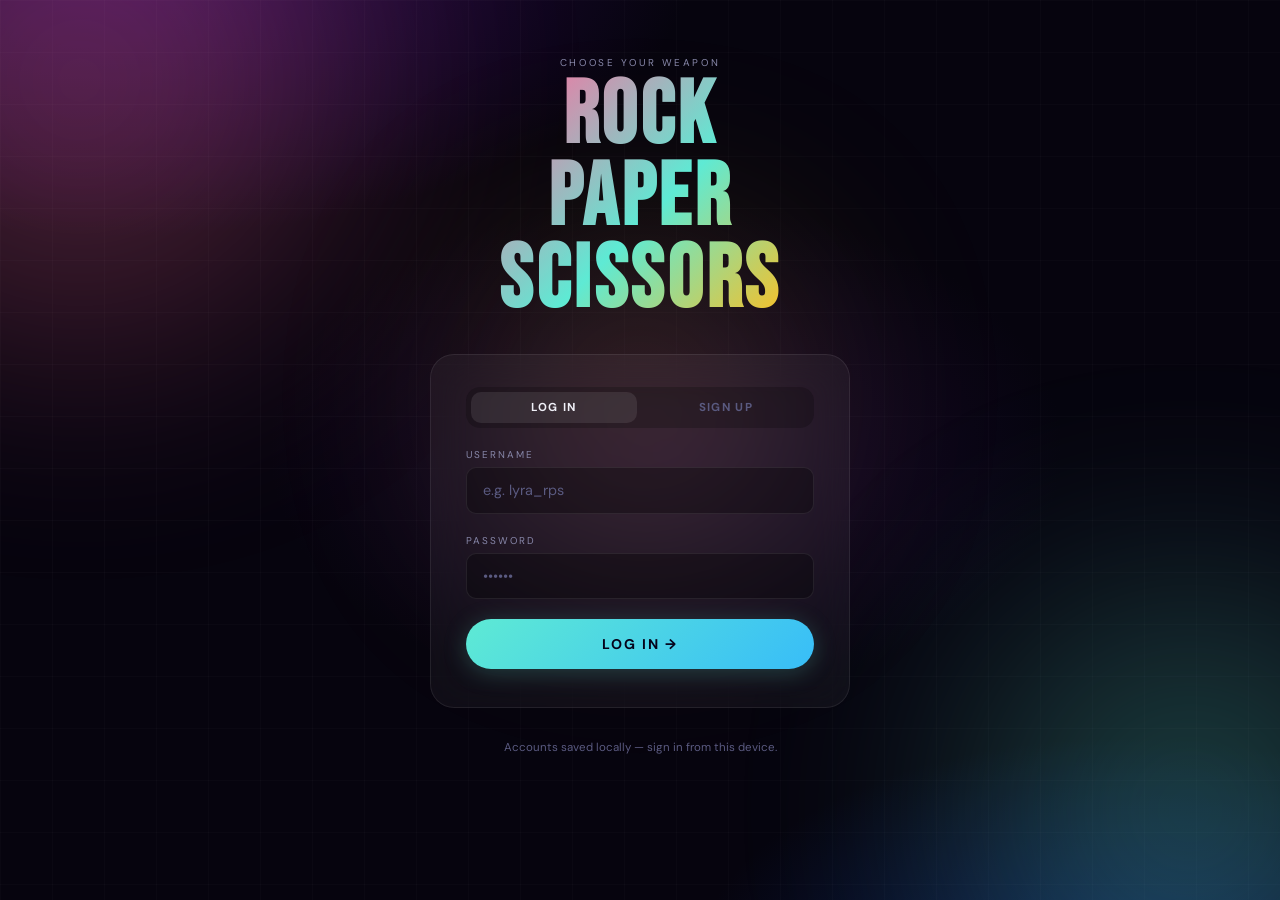
==== commit 8d622415: "updated" ====
--- a/index.html
+++ b/index.html
@@ -1,686 +1,82 @@
 <!DOCTYPE html>
 <html lang="en">
 <head>
-  <meta charset="UTF-8" />
+  <meta charset="UTF-8"/>
   <meta name="viewport" content="width=device-width, initial-scale=1.0"/>
   <title>Rock Paper Scissors</title>
-  <link href="https://fonts.googleapis.com/css2?family=Bebas+Neue&family=DM+Sans:ital,wght@0,300;0,400;0,500;0,700;1,300&display=swap" rel="stylesheet"/>
-  <style>
-    /* ══════════════════════════════════════════════
-       RESET & TOKENS
-    ══════════════════════════════════════════════ */
-    *, *::before, *::after { box-sizing: border-box; margin: 0; padding: 0; }
-
-    :root {
-      --rock:       #ff6b9d;
-      --paper:      #5eead4;
-      --scissors:   #fbbf24;
-      --p1-color:   #5eead4;
-      --p2-color:   #ff6b9d;
-      --text:       #f0f0f8;
-      --muted:      #5a5a80;
-      --muted-lt:   #8888aa;
-      --surface:    rgba(255,255,255,0.045);
-      --border:     rgba(255,255,255,0.08);
-      --border-lt:  rgba(255,255,255,0.14);
-      --glow-r:     rgba(255,107,157,0.4);
-      --glow-p:     rgba(94,234,212,0.4);
-      --glow-s:     rgba(251,191,36,0.4);
-      --danger:     #ff5f6d;
-      --bg:         #06040e;
-      --radius-lg:  24px;
-      --radius-md:  16px;
-      --radius-sm:  10px;
-    }
-
-    html, body {
-      min-height: 100vh;
-      background:
-        radial-gradient(ellipse 85% 60% at 10% -5%,  #2d0a52 0%, transparent 52%),
-        radial-gradient(ellipse 65% 50% at 88% 108%,  #0c1e50 0%, transparent 52%),
-        radial-gradient(ellipse 50% 45% at 52% 50%,   #18082e 0%, transparent 62%),
-        var(--bg);
-      color: var(--text);
-      font-family: 'DM Sans', sans-serif;
-      overflow-x: hidden;
-    }
-
-    /* grid drift */
-    body::before {
-      content: '';
-      position: fixed; inset: 0;
-      background-image:
-        linear-gradient(rgba(255,255,255,.02) 1px, transparent 1px),
-        linear-gradient(90deg, rgba(255,255,255,.02) 1px, transparent 1px);
-      background-size: 52px 52px;
-      animation: gridDrift 22s linear infinite;
-      pointer-events: none; z-index: 0;
-    }
-    @keyframes gridDrift {
-      from { background-position: 0 0; }
-      to   { background-position: 52px 52px; }
-    }
-
-    /* blobs */
-    .blob {
-      position: fixed; border-radius: 50%;
-      filter: blur(130px); opacity: .32;
-      pointer-events: none; z-index: 0;
-    }
-    .blob-1 { width:520px; height:520px; background:var(--rock);    top:-180px; left:-180px; animation:bf1 13s ease-in-out infinite; }
-    .blob-2 { width:420px; height:420px; background:var(--paper);   bottom:-120px; right:-120px; animation:bf2 16s ease-in-out infinite; }
-    .blob-3 { width:280px; height:280px; background:var(--scissors); top:42%; left:50%; transform:translate(-50%,-50%); animation:bf3 10s ease-in-out infinite; }
-    @keyframes bf1 { 0%,100%{transform:translate(0,0)}  50%{transform:translate(45px,32px)} }
-    @keyframes bf2 { 0%,100%{transform:translate(0,0)}  50%{transform:translate(-35px,-42px)} }
-    @keyframes bf3 { 0%,100%{transform:translate(-50%,-50%)} 50%{transform:translate(-50%,-42%)} }
-
-    /* ══════════════════════════════════════════════
-       LAYOUT SHELL
-    ══════════════════════════════════════════════ */
-    #app {
-      position: relative; z-index: 1;
-      min-height: 100vh;
-      display: flex; flex-direction: column; align-items: center;
-    }
-
-    /* ══════════════════════════════════════════════
-       SCREENS  (shown/hidden via .screen-active)
-    ══════════════════════════════════════════════ */
-    .screen {
-      display: none;
-      width: 100%; flex-direction: column; align-items: center;
-    }
-    .screen.screen-active { display: flex; }
-
-    /* ══════════════════════════════════════════════
-       ANIMATIONS
-    ══════════════════════════════════════════════ */
-    @keyframes fadeDown {
-      from { opacity:0; transform:translateY(-22px); }
-      to   { opacity:1; transform:none; }
-    }
-    @keyframes fadeUp {
-      from { opacity:0; transform:translateY(22px); }
-      to   { opacity:1; transform:none; }
-    }
-    @keyframes popIn {
-      0%   { opacity:0; transform:scale(.7) rotate(-6deg); }
-      65%  { transform:scale(1.08) rotate(2deg); }
-      85%  { transform:scale(.97); }
-      100% { opacity:1; transform:scale(1) rotate(0); }
-    }
-    @keyframes idlePulse {
-      0%,100% { box-shadow:0 0 0 transparent; }
-      50%     { box-shadow:0 0 28px rgba(255,255,255,.07); }
-    }
-    @keyframes dotBlink {
-      0%,80%,100% { opacity:.18; }
-      40%         { opacity:1; }
-    }
-    @keyframes shimmer {
-      0%   { background-position: -200% center; }
-      100% { background-position:  200% center; }
-    }
-    @keyframes scaleIn {
-      from { opacity:0; transform:scale(.88); }
-      to   { opacity:1; transform:scale(1); }
-    }
-    @keyframes slideLeft {
-      from { opacity:0; transform:translateX(30px); }
-      to   { opacity:1; transform:none; }
-    }
-    @keyframes slideRight {
-      from { opacity:0; transform:translateX(-30px); }
-      to   { opacity:1; transform:none; }
-    }
-
-    /* ══════════════════════════════════════════════
-       SHARED COMPONENTS
-    ══════════════════════════════════════════════ */
-
-    /* glass card */
-    .card {
-      background: var(--surface);
-      backdrop-filter: blur(20px); -webkit-backdrop-filter: blur(20px);
-      border: 1px solid var(--border);
-      border-radius: var(--radius-lg);
-    }
-
-    /* pill badge */
-    .badge {
-      display: inline-flex; align-items: center; gap: .4rem;
-      font-size: .62rem; letter-spacing: .18em; text-transform: uppercase;
-      padding: .3rem .85rem; border-radius: 50px;
-    }
-    .badge-gold   { color: var(--scissors); background: rgba(251,191,36,.08); border: 1px solid rgba(251,191,36,.22); }
-    .badge-teal   { color: var(--paper);    background: rgba(94,234,212,.08); border: 1px solid rgba(94,234,212,.22); }
-    .badge-pink   { color: var(--rock);     background: rgba(255,107,157,.08); border: 1px solid rgba(255,107,157,.22); }
-
-    /* kicker + title */
-    .kicker {
-      font-size: .62rem; letter-spacing: .26em; text-transform: uppercase;
-      color: var(--muted-lt); margin-bottom: .45rem;
-    }
-    .display-title {
-      font-family: 'Bebas Neue', sans-serif;
-      font-size: clamp(3rem,9vw,6rem);
-      line-height: .95; letter-spacing: .04em;
-      background: linear-gradient(135deg, var(--rock) 0%, var(--paper) 55%, var(--scissors) 100%);
-      -webkit-background-clip: text; -webkit-text-fill-color: transparent; background-clip: text;
-    }
-
-    /* form fields */
-    .field { display: flex; flex-direction: column; gap: .38rem; }
-    .field label { font-size: .62rem; letter-spacing: .2em; text-transform: uppercase; color: var(--muted-lt); }
-    .field input {
-      background: rgba(0,0,0,.28);
-      border: 1px solid var(--border);
-      border-radius: var(--radius-sm);
-      padding: .82rem 1rem;
-      font-family: 'DM Sans', sans-serif; font-size: .9rem;
-      color: var(--text); outline: none;
-      transition: border-color .2s, box-shadow .2s;
-    }
-    .field input:focus {
-      border-color: rgba(94,234,212,.5);
-      box-shadow: 0 0 0 3px rgba(94,234,212,.09);
-    }
-    .field input::placeholder { color: var(--muted); }
-
-    /* error pill */
-    .error-msg {
-      font-size: .78rem; color: var(--danger);
-      background: rgba(255,95,109,.08); border: 1px solid rgba(255,95,109,.2);
-      border-radius: var(--radius-sm); padding: .65rem 1rem;
-      text-align: center; animation: fadeDown .25s ease;
-    }
-
-    /* buttons */
-    .btn {
-      display: inline-flex; align-items: center; justify-content: center; gap: .4rem;
-      font-family: 'DM Sans', sans-serif; font-weight: 700;
-      font-size: .78rem; letter-spacing: .14em; text-transform: uppercase;
-      border: none; border-radius: 50px; cursor: pointer;
-      transition: transform .2s cubic-bezier(.34,1.56,.64,1), box-shadow .2s, opacity .2s;
-      padding: .8rem 2rem;
-    }
-    .btn:active   { transform: scale(.95) !important; }
-    .btn:disabled { opacity: .45; cursor: not-allowed; transform: none !important; }
-
-    .btn-primary {
-      background: linear-gradient(135deg, var(--paper) 0%, #38bdf8 100%);
-      color: #05031a;
-      box-shadow: 0 4px 24px rgba(94,234,212,.22);
-    }
-    .btn-primary:hover { transform: translateY(-3px); box-shadow: 0 10px 36px rgba(94,234,212,.38); }
-
-    .btn-accent {
-      background: linear-gradient(135deg, var(--rock) 0%, #ff9f6b 100%);
-      color: #05031a;
-      box-shadow: 0 4px 24px rgba(255,107,157,.22);
-    }
-    .btn-accent:hover { transform: translateY(-3px); box-shadow: 0 10px 36px var(--glow-r); }
-
-    .btn-ghost {
-      background: transparent;
-      color: var(--muted-lt);
-      border: 1px solid var(--border-lt);
-    }
-    .btn-ghost:hover { border-color: rgba(255,255,255,.38); color: var(--text); transform: translateY(-2px); }
-
-    .btn-danger {
-      background: transparent;
-      color: var(--danger);
-      border: 1px solid rgba(255,95,109,.28);
-      font-size: .7rem;
-    }
-    .btn-danger:hover { background: rgba(255,95,109,.08); transform: translateY(-1px); }
-
-    .btn-sm { padding: .55rem 1.2rem; font-size: .7rem; }
-    .btn-lg { padding: 1rem 2.8rem; font-size: .85rem; }
-
-    /* auth tabs */
-    .tab-row {
-      display: flex; gap: .4rem;
-      background: rgba(0,0,0,.22); border-radius: 14px; padding: .3rem;
-    }
-    .tab-btn {
-      flex: 1; padding: .55rem;
-      font-family: 'DM Sans', sans-serif; font-size: .72rem;
-      font-weight: 700; letter-spacing: .12em; text-transform: uppercase;
-      color: var(--muted); background: transparent;
-      border: none; border-radius: 10px; cursor: pointer;
-      transition: background .2s, color .2s;
-    }
-    .tab-btn.active { background: rgba(255,255,255,.09); color: var(--text); }
-
-    /* waiting dots */
-    .dots { display: flex; gap: .38rem; align-items: center; }
-    .dot {
-      width: 7px; height: 7px; border-radius: 50%;
-      background: var(--muted);
-      animation: dotBlink 1.5s ease-in-out infinite;
-    }
-    .dot:nth-child(2) { animation-delay: .22s; }
-    .dot:nth-child(3) { animation-delay: .44s; }
-
-    /* ══════════════════════════════════════════════
-       AUTH SCREEN
-    ══════════════════════════════════════════════ */
-    #screen-auth {
-      padding: 3.5rem 0 5rem;
-      gap: 2.2rem;
-      animation: fadeDown .65s ease both;
-    }
-
-    .auth-wrap {
-      width: min(420px, 92vw);
-      display: flex; flex-direction: column; gap: 2rem;
-    }
-
-    .auth-card {
-      padding: 2rem 2.2rem 2.4rem;
-      display: flex; flex-direction: column; gap: 1.4rem;
-    }
-
-    /* ══════════════════════════════════════════════
-       LOBBY SCREEN
-    ══════════════════════════════════════════════ */
-    #screen-lobby {
-      padding: 2.5rem 0 5rem;
-      gap: 2rem;
-      animation: scaleIn .55s ease both;
-    }
-
-    .lobby-wrap { width: min(580px, 94vw); display: flex; flex-direction: column; gap: 2rem; }
-
-    .lobby-top {
-      display: flex; align-items: center; justify-content: space-between; gap: 1rem;
-    }
-
-    .user-chip {
-      display: flex; align-items: center; gap: .6rem;
-      background: var(--surface); border: 1px solid var(--border);
-      border-radius: 50px; padding: .38rem .9rem .38rem .4rem;
-    }
-    .user-chip .avatar {
-      width: 28px; height: 28px; border-radius: 50%;
-      background: linear-gradient(135deg, var(--paper), #38bdf8);
-      display: flex; align-items: center; justify-content: center;
-      font-size: .72rem; font-weight: 800; color: #05031a;
-      flex-shrink: 0;
-    }
-    .user-chip span { font-size: .78rem; color: var(--muted-lt); }
-    .user-chip strong { color: var(--text); }
-
-    .lobby-grid { display: grid; grid-template-columns: 1fr 1fr; gap: 1rem; }
-
-    .lobby-card {
-      padding: 1.6rem;
-      display: flex; flex-direction: column; gap: 1rem;
-      transition: border-color .2s, transform .2s;
-    }
-    .lobby-card:hover { border-color: var(--border-lt); transform: translateY(-3px); }
-
-    .lcard-icon { font-size: 2.2rem; }
-    .lcard-title {
-      font-family: 'Bebas Neue', sans-serif;
-      font-size: 1.5rem; letter-spacing: .04em; color: var(--text);
-    }
-    .lcard-desc { font-size: .75rem; color: var(--muted-lt); line-height: 1.55; }
-
-    .join-row { display: flex; gap: .6rem; width: 100%; }
-    .join-input {
-      flex: 1;
-      background: rgba(0,0,0,.28);
-      border: 1px solid var(--border);
-      border-radius: var(--radius-sm);
-      padding: .8rem 1rem;
-      font-family: 'Bebas Neue', sans-serif; font-size: 1.7rem; letter-spacing: .3em;
-      color: var(--text); outline: none; text-align: center; text-transform: uppercase;
-      transition: border-color .2s, box-shadow .2s;
-    }
-    .join-input:focus { border-color: rgba(94,234,212,.5); box-shadow: 0 0 0 3px rgba(94,234,212,.09); }
-    .join-input::placeholder { color: var(--muted); font-size: 1rem; letter-spacing: .1em; font-family: 'DM Sans',sans-serif; }
-
-    /* ══════════════════════════════════════════════
-       WAITING ROOM SCREEN
-    ══════════════════════════════════════════════ */
-    #screen-waiting {
-      padding: 2.5rem 0 5rem;
-      gap: 2rem;
-      animation: scaleIn .55s ease both;
-    }
-
-    .waiting-wrap { width: min(480px, 94vw); display: flex; flex-direction: column; gap: 2rem; align-items: center; }
-
-    .code-card {
-      width: 100%;
-      padding: 1.8rem;
-      text-align: center;
-      border: 2px dashed rgba(255,255,255,.13);
-      border-radius: var(--radius-lg);
-      background: rgba(255,255,255,.025);
-    }
-    .code-label { font-size: .6rem; letter-spacing: .26em; text-transform: uppercase; color: var(--muted-lt); margin-bottom: .6rem; }
-    .code-value {
-      font-family: 'Bebas Neue', sans-serif;
-      font-size: 4.5rem; letter-spacing: .35em;
-      background: linear-gradient(135deg, var(--paper) 0%, var(--scissors) 100%);
-      -webkit-background-clip: text; -webkit-text-fill-color: transparent; background-clip: text;
-      line-height: 1;
-    }
-    .code-hint { font-size: .72rem; color: var(--muted); margin-top: .5rem; }
-    .copy-btn {
-      margin-top: .9rem;
-      font-size: .68rem; letter-spacing: .16em; text-transform: uppercase;
-      color: var(--paper); background: rgba(94,234,212,.07);
-      border: 1px solid rgba(94,234,212,.22); border-radius: 8px;
-      padding: .48rem 1.1rem; cursor: pointer;
-      transition: background .2s, transform .2s;
-    }
-    .copy-btn:hover { background: rgba(94,234,212,.15); transform: translateY(-1px); }
-    .copy-btn.copied { color: var(--scissors); border-color: rgba(251,191,36,.3); background: rgba(251,191,36,.07); }
-
-    .players-list { width: 100%; display: flex; flex-direction: column; gap: .6rem; }
-    .player-row {
-      display: flex; align-items: center; gap: .85rem;
-      background: var(--surface); border: 1px solid var(--border);
-      border-radius: 14px; padding: .8rem 1rem;
-      transition: border-color .2s;
-    }
-    .player-row.joined { border-color: rgba(94,234,212,.25); }
-
-    .prow-avatar {
-      width: 36px; height: 36px; border-radius: 50%;
-      display: flex; align-items: center; justify-content: center;
-      font-size: .88rem; font-weight: 800; color: #05031a; flex-shrink: 0;
-    }
-    .prow-avatar.p1 { background: linear-gradient(135deg, var(--paper), #38bdf8); }
-    .prow-avatar.p2 { background: linear-gradient(135deg, var(--rock), #ff9f6b); }
-    .prow-avatar.empty { background: rgba(255,255,255,.07); color: var(--muted); font-size: 1rem; }
-
-    .prow-name { font-size: .9rem; font-weight: 500; }
-    .prow-tag { margin-left: auto; font-size: .62rem; letter-spacing: .14em; text-transform: uppercase; }
-    .prow-tag.ready   { color: var(--paper); }
-    .prow-tag.waiting { color: var(--muted); }
-    .prow-tag.host    { color: var(--scissors); }
-
-    /* ══════════════════════════════════════════════
-       GAME SCREEN
-    ══════════════════════════════════════════════ */
-    #screen-game {
-      padding: 2rem 0 4rem;
-      gap: 1.6rem;
-      animation: scaleIn .45s ease both;
-    }
-
-    .game-wrap { width: min(980px, 96vw); display: flex; flex-direction: column; align-items: center; gap: 1.6rem; }
-
-    /* top bar */
-    .game-topbar {
-      width: 100%;
-      display: flex; align-items: center; justify-content: space-between; gap: 1rem; flex-wrap: wrap;
-    }
-    .game-topbar-left { display: flex; align-items: center; gap: .8rem; flex-wrap: wrap; }
-    .game-logo {
-      font-family: 'Bebas Neue', sans-serif;
-      font-size: clamp(1.7rem,4vw,2.6rem); letter-spacing: .04em;
-      background: linear-gradient(135deg, var(--rock) 0%, var(--paper) 55%, var(--scissors) 100%);
-      -webkit-background-clip: text; -webkit-text-fill-color: transparent; background-clip: text;
-    }
-
-    /* scoreboard */
-    .scoreboard {
-      display: flex; align-items: center; gap: 1.4rem;
-      padding: 1.1rem 2.4rem;
-      animation: fadeDown .5s ease both;
-    }
-    .score-col { text-align: center; min-width: 80px; }
-    .score-lbl { font-size: .58rem; letter-spacing: .2em; text-transform: uppercase; color: var(--muted-lt); margin-bottom: .18rem; }
-    .score-val {
-      font-family: 'Bebas Neue', sans-serif;
-      font-size: 3.2rem; line-height: 1;
-      transition: transform .2s;
-    }
-    .score-val.bump { animation: popIn .35s ease both; }
-    .score-col.p1 .score-val { color: var(--p1-color); }
-    .score-col.p2 .score-val { color: var(--p2-color); }
-    .score-sep { width: 1px; height: 50px; background: var(--border); }
-    .vs-lbl { font-family: 'Bebas Neue', sans-serif; font-size: 1.1rem; color: var(--muted); letter-spacing: .1em; }
-
-    /* round counter */
-    .round-tag {
-      font-size: .62rem; letter-spacing: .2em; text-transform: uppercase; color: var(--muted-lt);
-    }
-
-    /* arena */
-    .arena {
-      width: 100%;
-      display: grid; grid-template-columns: 1fr 80px 1fr;
-      align-items: center; gap: 1rem;
-    }
-    .arena-side { display: flex; flex-direction: column; align-items: center; gap: .8rem; }
-    .arena-side-lbl { font-size: .62rem; letter-spacing: .2em; text-transform: uppercase; color: var(--muted-lt); }
-
-    .choice-box {
-      width: 148px; height: 148px; border-radius: 28px;
-      display: flex; align-items: center; justify-content: center;
-      font-size: 4.2rem;
-      background: var(--surface); backdrop-filter: blur(16px); -webkit-backdrop-filter: blur(16px);
-      border: 2px solid var(--border);
-      position: relative; overflow: hidden;
-      transition: border-color .35s, box-shadow .35s;
-    }
-    .choice-box.idle { animation: idlePulse 3.2s ease-in-out infinite; }
-    .choice-box.locked {
-      border-color: rgba(255,255,255,.22);
-      box-shadow: 0 0 28px rgba(255,255,255,.07);
-    }
-    .choice-box.rock     { border-color: var(--rock);    box-shadow: 0 0 44px var(--glow-r); animation: popIn .45s ease both; }
-    .choice-box.paper    { border-color: var(--paper);   box-shadow: 0 0 44px var(--glow-p); animation: popIn .45s ease both; }
-    .choice-box.scissors { border-color: var(--scissors);box-shadow: 0 0 44px var(--glow-s); animation: popIn .45s ease both; }
-
-    /* shimmer on locked */
-    .choice-box.locked::after {
-      content: '';
-      position: absolute; inset: 0;
-      background: linear-gradient(105deg, transparent 30%, rgba(255,255,255,.07) 50%, transparent 70%);
-      background-size: 200% 100%;
-      animation: shimmer 2.2s linear infinite;
-    }
-
-    .arena-mid { display: flex; flex-direction: column; align-items: center; gap: .4rem; }
-    .arena-vs { font-family: 'Bebas Neue', sans-serif; font-size: 2rem; color: var(--muted); letter-spacing: .1em; }
-    .arena-dot { width: 5px; height: 5px; border-radius: 50%; background: var(--muted); animation: dotBlink 1.5s ease-in-out infinite; }
-    .arena-dot:nth-child(3) { animation-delay: .22s; }
-    .arena-dot:nth-child(4) { animation-delay: .44s; }
-
-    /* result banner */
-    .result-banner {
-      min-height: 52px;
-      display: flex; align-items: center; justify-content: center;
-    }
-    .result-text {
-      font-family: 'Bebas Neue', sans-serif;
-      font-size: 2.4rem; letter-spacing: .18em;
-      opacity: 0; transform: scale(.75);
-      transition: opacity .3s, transform .3s;
-    }
-    .result-text.show { opacity: 1; transform: scale(1); }
-    .result-text.win  { color: var(--paper); }
-    .result-text.lose { color: var(--rock); }
-    .result-text.draw { color: var(--scissors); }
-
-    .status-line {
-      font-size: .75rem; color: var(--muted-lt);
-      display: flex; align-items: center; gap: .55rem;
-      animation: fadeDown .3s ease both;
-    }
-
-    /* choice cards */
-    .choices-row { display: flex; gap: 1.1rem; }
-
-    .choice-btn {
-      position: relative; cursor: pointer;
-      background: none; border: none; padding: 0; outline: none;
-    }
-    .choice-btn-inner {
-      width: 114px; height: 130px; border-radius: 22px;
-      display: flex; flex-direction: column; align-items: center; justify-content: center; gap: .5rem;
-      background: var(--surface); backdrop-filter: blur(16px); -webkit-backdrop-filter: blur(16px);
-      border: 2px solid var(--border);
-      transition: transform .22s cubic-bezier(.34,1.56,.64,1), border-color .2s, box-shadow .2s;
-    }
-    .choice-btn:hover:not(:disabled) .choice-btn-inner   { transform: translateY(-9px) scale(1.06); }
-    .choice-btn:active:not(:disabled) .choice-btn-inner  { transform: translateY(-2px) scale(.97); }
-    .choice-btn:disabled .choice-btn-inner                { opacity: .38; cursor: not-allowed; }
-
-    .choice-btn[data-c="rock"]:hover:not(:disabled) .choice-btn-inner     { border-color: var(--rock);    box-shadow: 0 14px 40px var(--glow-r); }
-    .choice-btn[data-c="paper"]:hover:not(:disabled) .choice-btn-inner    { border-color: var(--paper);   box-shadow: 0 14px 40px var(--glow-p); }
-    .choice-btn[data-c="scissors"]:hover:not(:disabled) .choice-btn-inner { border-color: var(--scissors);box-shadow: 0 14px 40px var(--glow-s); }
-
-    .choice-btn.selected .choice-btn-inner { transform: translateY(-9px) scale(1.06); }
-    .choice-btn[data-c="rock"].selected .choice-btn-inner     { border-color: var(--rock);    box-shadow: 0 14px 40px var(--glow-r); }
-    .choice-btn[data-c="paper"].selected .choice-btn-inner    { border-color: var(--paper);   box-shadow: 0 14px 40px var(--glow-p); }
-    .choice-btn[data-c="scissors"].selected .choice-btn-inner { border-color: var(--scissors);box-shadow: 0 14px 40px var(--glow-s); }
-
-    .choice-emoji { font-size: 2.9rem; line-height: 1; }
-    .choice-lbl {
-      font-size: .64rem; letter-spacing: .15em; text-transform: uppercase;
-      color: var(--muted); font-weight: 500; transition: color .2s;
-    }
-    .choice-btn[data-c="rock"]:hover:not(:disabled) .choice-lbl     { color: var(--rock); }
-    .choice-btn[data-c="paper"]:hover:not(:disabled) .choice-lbl    { color: var(--paper); }
-    .choice-btn[data-c="scissors"]:hover:not(:disabled) .choice-lbl { color: var(--scissors); }
-
-    /* history */
-    .history-row {
-      width: 100%;
-      display: flex; flex-direction: column; align-items: center; gap: .65rem;
-    }
-    .history-lbl { font-size: .58rem; letter-spacing: .22em; text-transform: uppercase; color: var(--muted); }
-    .history-dots { display: flex; gap: .42rem; flex-wrap: wrap; justify-content: center; }
-    .hdot {
-      width: 10px; height: 10px; border-radius: 50%;
-      border: 1.5px solid var(--border);
-      transition: background .3s, border-color .3s;
-    }
-    .hdot.win  { background: var(--p1-color); border-color: var(--p1-color); }
-    .hdot.lose { background: var(--p2-color); border-color: var(--p2-color); }
-    .hdot.draw { background: var(--scissors); border-color: var(--scissors); }
-
-    /* ══════════════════════════════════════════════
-       BOT GAME — same structure reused
-    ══════════════════════════════════════════════ */
-
-    /* ══════════════════════════════════════════════
-       RESPONSIVE
-    ══════════════════════════════════════════════ */
-    @media (max-width: 620px) {
-      .lobby-grid { grid-template-columns: 1fr; }
-      .arena { grid-template-columns: 1fr 48px 1fr; gap: .5rem; }
-      .choice-box { width: 108px; height: 108px; font-size: 3rem; border-radius: 22px; }
-      .choice-btn-inner { width: 90px; height: 108px; }
-      .choice-emoji { font-size: 2.2rem; }
-      .scoreboard { padding: .9rem 1.4rem; gap: 1rem; }
-    }
-  </style>
+  <link rel="stylesheet" href="style.css"/>
 </head>
 <body>
 
-  <!-- Bg decoration -->
   <div class="blob blob-1"></div>
   <div class="blob blob-2"></div>
   <div class="blob blob-3"></div>
 
   <div id="app">
 
-    <!-- ══════════════════════════════════════════
-         SCREEN: AUTH
-    ══════════════════════════════════════════ -->
-    <div id="screen-auth" class="screen screen-active">
-      <div class="auth-wrap">
-
-        <div style="text-align:center;animation:fadeDown .7s ease both;">
-          <p class="kicker">Choose your weapon</p>
-          <h1 class="display-title">Rock<br>Paper<br>Scissors</h1>
-        </div>
-
-        <div class="card auth-card" style="animation:fadeUp .7s .15s ease both;">
-          <div class="tab-row">
-            <button class="tab-btn active" id="tab-login"  onclick="switchTab('login')">Log In</button>
-            <button class="tab-btn"        id="tab-signup" onclick="switchTab('signup')">Sign Up</button>
-          </div>
-
-          <div class="field">
-            <label for="auth-user">Username</label>
-            <input id="auth-user" type="text" placeholder="e.g. lyra_player" autocomplete="username" />
-          </div>
-          <div class="field">
-            <label for="auth-pass">Password</label>
-            <input id="auth-pass" type="password" placeholder="••••••" autocomplete="current-password" />
-          </div>
-          <div id="auth-error" class="error-msg" style="display:none;"></div>
-          <button class="btn btn-primary btn-lg" id="auth-submit" onclick="handleAuth()">Log In →</button>
-        </div>
-
-        <p style="text-align:center;font-size:.72rem;color:var(--muted);animation:fadeUp .7s .3s ease both;">
-          Accounts are saved locally on this device.
-        </p>
-      </div>
-    </div><!-- /screen-auth -->
-
-
-    <!-- ══════════════════════════════════════════
-         SCREEN: LOBBY
-    ══════════════════════════════════════════ -->
+    <!-- ══ AUTH ══ -->
+    <div id="screen-auth" class="screen active">
+      <div class="auth-title">
+        <p class="kicker">Choose your weapon</p>
+        <h1>Rock<br>Paper<br>Scissors</h1>
+      </div>
+      <div class="card auth-card">
+        <div class="tab-row">
+          <button class="tab-btn active" id="tab-login"  onclick="switchTab('login')">Log In</button>
+          <button class="tab-btn"        id="tab-signup" onclick="switchTab('signup')">Sign Up</button>
+        </div>
+        <div class="field">
+          <label for="auth-user">Username</label>
+          <input id="auth-user" type="text" placeholder="e.g. lyra_rps" autocomplete="username"/>
+        </div>
+        <div class="field">
+          <label for="auth-pass">Password</label>
+          <input id="auth-pass" type="password" placeholder="••••••" autocomplete="current-password"/>
+        </div>
+        <div id="auth-error" class="error-msg" style="display:none"></div>
+        <button class="btn btn-primary btn-lg" id="auth-submit" onclick="handleAuth()">Log In →</button>
+      </div>
+      <p class="auth-hint">Accounts saved locally — sign in from this device.</p>
+    </div>
+
+    <!-- ══ LOBBY ══ -->
     <div id="screen-lobby" class="screen">
       <div class="lobby-wrap">
 
         <div class="lobby-top">
           <div>
             <p class="kicker">Game lobby</p>
-            <h2 style="font-family:'Bebas Neue',sans-serif;font-size:2.4rem;letter-spacing:.04em;
-                       background:linear-gradient(135deg,var(--rock),var(--paper));
-                       -webkit-background-clip:text;-webkit-text-fill-color:transparent;background-clip:text;">
-              Choose Mode
-            </h2>
-          </div>
-          <div style="display:flex;flex-direction:column;align-items:flex-end;gap:.5rem;">
+            <div class="lobby-title">Choose Mode</div>
+          </div>
+          <div style="display:flex;flex-direction:column;align-items:flex-end;gap:8px">
             <div class="user-chip">
-              <div class="avatar" id="lobby-avatar">F</div>
+              <div class="user-chip-avatar" id="lobby-avatar">P</div>
               <span>Playing as <strong id="lobby-name">Player</strong></span>
             </div>
             <button class="btn btn-ghost btn-sm" onclick="signOut()">↩ Sign Out</button>
           </div>
         </div>
 
-        <!-- mode cards -->
         <div class="lobby-grid">
-
           <div class="card lobby-card">
             <div class="lcard-icon">🤖</div>
             <div>
               <div class="lcard-title">vs AXIOM</div>
-              <div class="lcard-desc">Play against the machine. No waiting, pure skill.</div>
+              <div class="lcard-desc">Play the machine instantly. No waiting — pure skill.</div>
             </div>
             <button class="btn btn-accent btn-sm" onclick="startBotGame()">Play Now</button>
           </div>
-
           <div class="card lobby-card">
             <div class="lcard-icon">🔗</div>
             <div>
               <div class="lcard-title">Create Room</div>
-              <div class="lcard-desc">Generate a code and invite a friend to battle.</div>
+              <div class="lcard-desc">Generate a code and invite a friend to battle live.</div>
             </div>
             <button class="btn btn-primary btn-sm" onclick="createRoom()">Create Room</button>
           </div>
-
-        </div>
-
-        <!-- join room -->
-        <div class="card lobby-card" style="width:100%;">
+        </div>
+
+        <div class="card lobby-card" style="width:100%">
           <div class="lcard-icon">🚪</div>
           <div>
             <div class="lcard-title">Join a Room</div>
@@ -688,89 +84,72 @@
           </div>
           <div class="join-row">
             <input class="join-input" id="join-code" maxlength="4" placeholder="ABCD"
-                   oninput="this.value=this.value.toUpperCase()"
-                   onkeydown="if(event.key==='Enter')joinRoom()" />
+              oninput="this.value=this.value.toUpperCase()"
+              onkeydown="if(event.key==='Enter')joinRoom()"/>
             <button class="btn btn-primary" onclick="joinRoom()">Join →</button>
           </div>
-          <div id="join-error" class="error-msg" style="display:none;"></div>
-        </div>
-
-      </div>
-    </div><!-- /screen-lobby -->
-
-
-    <!-- ══════════════════════════════════════════
-         SCREEN: WAITING ROOM
-    ══════════════════════════════════════════ -->
+          <div id="join-error" class="error-msg" style="display:none"></div>
+        </div>
+
+      </div>
+    </div>
+
+    <!-- ══ WAITING ══ -->
     <div id="screen-waiting" class="screen">
       <div class="waiting-wrap">
 
-        <div style="text-align:center;">
+        <div style="text-align:center">
           <p class="kicker" id="waiting-kicker">Share this code</p>
-          <h2 style="font-family:'Bebas Neue',sans-serif;font-size:2.8rem;letter-spacing:.04em;
-                     background:linear-gradient(135deg,var(--rock),var(--paper));
-                     -webkit-background-clip:text;-webkit-text-fill-color:transparent;background-clip:text;">
-            Your Room
-          </h2>
+          <div class="waiting-title">Your Room</div>
         </div>
 
         <div class="code-card">
           <div class="code-label">Room Code</div>
           <div class="code-value" id="waiting-code">——</div>
-          <div class="code-hint">Share this 4-letter code with your friend</div>
+          <div class="code-hint">Share this code with your friend</div>
           <button class="copy-btn" id="copy-btn" onclick="copyCode()">Copy Code</button>
         </div>
 
-        <!-- player slots -->
         <div class="players-list">
-          <div style="font-size:.6rem;letter-spacing:.22em;text-transform:uppercase;color:var(--muted);text-align:center;margin-bottom:.1rem;">Players</div>
+          <div class="players-label">Players</div>
           <div class="player-row joined" id="prow-1">
-            <div class="prow-avatar p1" id="prow-1-avatar">P</div>
-            <div class="prow-name" id="prow-1-name">Player 1</div>
+            <div class="prow-avatar p1" id="prow-1-av">P</div>
+            <div class="prow-name"      id="prow-1-name">Player 1</div>
             <div class="prow-tag host">Host ✓</div>
           </div>
           <div class="player-row" id="prow-2">
-            <div class="prow-avatar empty" id="prow-2-avatar">?</div>
-            <div class="prow-name" id="prow-2-name" style="color:var(--muted)">Waiting for player…</div>
-            <div class="prow-tag waiting" id="prow-2-tag">
+            <div class="prow-avatar empty" id="prow-2-av">?</div>
+            <div class="prow-name"         id="prow-2-name" style="color:var(--muted)">Waiting for player…</div>
+            <div class="prow-tag"          id="prow-2-tag">
               <span class="dots"><span class="dot"></span><span class="dot"></span><span class="dot"></span></span>
             </div>
           </div>
         </div>
 
-        <div id="waiting-actions" style="display:flex;flex-direction:column;align-items:center;gap:.8rem;width:100%;">
-          <div id="waiting-hint" style="font-size:.75rem;color:var(--muted-lt);text-align:center;">
-            Waiting for your friend to join…
-          </div>
-          <button class="btn btn-primary btn-lg" id="btn-start" style="display:none;" onclick="hostStartGame()">
-            Start Battle ⚔️
-          </button>
+        <div class="waiting-actions">
+          <p class="waiting-hint" id="waiting-hint">Waiting for your friend to join…</p>
+          <button class="btn btn-primary btn-lg" id="btn-start" style="display:none" onclick="hostStartGame()">Start Battle ⚔️</button>
           <button class="btn btn-ghost btn-sm" onclick="leaveRoom()">← Back to Lobby</button>
         </div>
 
       </div>
-    </div><!-- /screen-waiting -->
-
-
-    <!-- ══════════════════════════════════════════
-         SCREEN: GAME  (2-player + bot)
-    ══════════════════════════════════════════ -->
+    </div>
+
+    <!-- ══ GAME ══ -->
     <div id="screen-game" class="screen">
       <div class="game-wrap">
 
-        <!-- top bar -->
         <div class="game-topbar">
-          <div class="game-topbar-left">
-            <div class="game-logo">Rock Paper Scissors</div>
-            <span class="badge badge-gold" id="game-mode-badge">vs AXIOM 🤖</span>
-          </div>
-          <div style="display:flex;gap:.6rem;align-items:center;">
+          <div style="display:flex;align-items:center;gap:10px;flex-wrap:wrap">
+            <span class="game-logo">Rock Paper Scissors</span>
+            <span class="badge badge-gold" id="mode-badge">vs AXIOM 🤖</span>
+          </div>
+          <div style="display:flex;gap:8px;align-items:center">
             <span class="round-tag" id="round-tag">Round 1</span>
-            <button class="btn btn-ghost btn-sm" id="btn-leave" onclick="leaveGame()">← Lobby</button>
-          </div>
-        </div>
-
-        <!-- scoreboard -->
+            <button class="btn btn-ghost btn-sm" onclick="leaveGame()">← Lobby</button>
+          </div>
+        </div>
+
         <div class="card scoreboard">
           <div class="score-col p1">
             <div class="score-lbl" id="score-p1-lbl">You</div>
@@ -785,10 +164,9 @@
           </div>
         </div>
 
-        <!-- arena -->
         <div class="arena">
           <div class="arena-side">
-            <div class="arena-side-lbl" id="arena-p1-lbl">Your Pick</div>
+            <div class="arena-side-lbl">Your Pick</div>
             <div class="choice-box idle" id="arena-p1">❓</div>
           </div>
           <div class="arena-mid">
@@ -803,21 +181,21 @@
           </div>
         </div>
 
-        <!-- result / status -->
         <div class="result-banner">
-          <div class="result-text" id="result-text">—</div>
-          <div class="status-line" id="status-line" style="display:none;">
+          <div class="result-main" id="result-main"></div>
+          <div class="result-sub"  id="result-sub"></div>
+          <div class="status-line" id="status-line">
             <span class="dots"><span class="dot"></span><span class="dot"></span><span class="dot"></span></span>
             <span id="status-msg">Waiting…</span>
           </div>
-        </div>
-
-        <!-- choices -->
-        <div class="choices-row" id="choices-row">
-          <button class="choice-btn" data-c="rock"     onclick="makeChoice('rock')"    >
+          <div class="idle-prompt" id="idle-prompt">MAKE YOUR MOVE</div>
+        </div>
+
+        <div class="choices-row">
+          <button class="choice-btn" data-c="rock"     onclick="makeChoice('rock')">
             <div class="choice-btn-inner"><span class="choice-emoji">🪨</span><span class="choice-lbl">Rock</span></div>
           </button>
-          <button class="choice-btn" data-c="paper"    onclick="makeChoice('paper')"   >
+          <button class="choice-btn" data-c="paper"    onclick="makeChoice('paper')">
             <div class="choice-btn-inner"><span class="choice-emoji">📄</span><span class="choice-lbl">Paper</span></div>
           </button>
           <button class="choice-btn" data-c="scissors" onclick="makeChoice('scissors')">
@@ -825,16 +203,15 @@
           </button>
         </div>
 
-        <!-- history -->
-        <div class="history-row">
+        <p class="kbd-hint">Press R · P · S &nbsp;or&nbsp; 1 · 2 · 3</p>
+
+        <div class="history-wrap">
           <div class="history-lbl">Round History</div>
-          <div class="history-dots" id="history-dots">
-            <!-- 10 blank dots rendered by JS -->
-          </div>
-        </div>
-
-      </div>
-    </div><!-- /screen-game -->
+          <div class="history-dots" id="history-dots"></div>
+        </div>
+
+      </div>
+    </div>
 
   </div><!-- /app -->
 
--- a/style.css
+++ b/style.css
@@ -0,0 +1,416 @@
+@import url('https://fonts.googleapis.com/css2?family=Bebas+Neue&family=DM+Sans:wght@300;400;500;700&display=swap');
+
+/* ═══════════════════════════════════════
+   RESET & TOKENS
+═══════════════════════════════════════ */
+*, *::before, *::after { box-sizing: border-box; margin: 0; padding: 0; }
+
+:root {
+  --rock:      #ff6b9d;
+  --paper:     #5eead4;
+  --scissors:  #fbbf24;
+  --p1:        #5eead4;
+  --p2:        #ff6b9d;
+  --text:      #f0f0f8;
+  --muted:     #5a5a80;
+  --muted-lt:  #8888aa;
+  --surface:   rgba(255,255,255,0.045);
+  --border:    rgba(255,255,255,0.08);
+  --border-lt: rgba(255,255,255,0.14);
+  --danger:    #ff5f6d;
+  --bg:        #06040e;
+}
+
+html, body {
+  min-height: 100vh;
+  font-family: 'DM Sans', sans-serif;
+  color: var(--text);
+  overflow-x: hidden;
+  background:
+    radial-gradient(ellipse 85% 60% at 10% -5%,  #2d0a52 0%, transparent 52%),
+    radial-gradient(ellipse 65% 50% at 88% 108%, #0c1e50 0%, transparent 52%),
+    radial-gradient(ellipse 50% 45% at 52% 50%,  #18082e 0%, transparent 62%),
+    var(--bg);
+}
+
+/* grid drift */
+body::before {
+  content: '';
+  position: fixed; inset: 0;
+  background-image:
+    linear-gradient(rgba(255,255,255,.018) 1px, transparent 1px),
+    linear-gradient(90deg, rgba(255,255,255,.018) 1px, transparent 1px);
+  background-size: 52px 52px;
+  animation: gridDrift 22s linear infinite;
+  pointer-events: none; z-index: 0;
+}
+
+/* blobs */
+.blob {
+  position: fixed; border-radius: 50%;
+  filter: blur(130px); opacity: .28;
+  pointer-events: none; z-index: 0;
+}
+.blob-1 { width:520px;height:520px;background:var(--rock);top:-180px;left:-180px;animation:blobDrift1 13s ease-in-out infinite; }
+.blob-2 { width:420px;height:420px;background:var(--paper);bottom:-120px;right:-120px;animation:blobDrift2 16s ease-in-out infinite; }
+.blob-3 { width:260px;height:260px;background:var(--scissors);top:44%;left:50%;transform:translate(-50%,-50%);animation:blobDrift1 11s ease-in-out infinite; }
+
+/* ═══════════════════════════════════════
+   KEYFRAMES
+═══════════════════════════════════════ */
+@keyframes gridDrift   { from{background-position:0 0} to{background-position:52px 52px} }
+@keyframes blobDrift1  { 0%,100%{transform:translate(0,0)} 50%{transform:translate(40px,28px)} }
+@keyframes blobDrift2  { 0%,100%{transform:translate(0,0)} 50%{transform:translate(-32px,-38px)} }
+@keyframes fadeDown    { from{opacity:0;transform:translateY(-20px)} to{opacity:1;transform:none} }
+@keyframes fadeUp      { from{opacity:0;transform:translateY(20px)}  to{opacity:1;transform:none} }
+@keyframes scaleIn     { from{opacity:0;transform:scale(.88)} to{opacity:1;transform:scale(1)} }
+@keyframes popIn       { 0%{opacity:0;transform:scale(.65) rotate(-8deg)} 65%{transform:scale(1.1) rotate(2deg)} 85%{transform:scale(.96)} 100%{opacity:1;transform:scale(1) rotate(0)} }
+@keyframes resultPop   { 0%{opacity:0;transform:scale(.6) translateY(10px)} 70%{transform:scale(1.08) translateY(-2px)} 100%{opacity:1;transform:scale(1) translateY(0)} }
+@keyframes scoreBump   { 0%{transform:scale(1)} 40%{transform:scale(1.38)} 100%{transform:scale(1)} }
+@keyframes idlePulse   { 0%,100%{box-shadow:0 0 0 transparent} 50%{box-shadow:0 0 32px rgba(255,255,255,.07)} }
+@keyframes dotBlink    { 0%,80%,100%{opacity:.18} 40%{opacity:1} }
+@keyframes shimmer     { 0%{background-position:-200% center} 100%{background-position:200% center} }
+
+/* ═══════════════════════════════════════
+   LAYOUT
+═══════════════════════════════════════ */
+#app {
+  position: relative; z-index: 1;
+  min-height: 100vh;
+  display: flex; flex-direction: column; align-items: center;
+}
+
+.screen { display: none; width: 100%; flex-direction: column; align-items: center; }
+.screen.active { display: flex; }
+
+/* ═══════════════════════════════════════
+   SHARED COMPONENTS
+═══════════════════════════════════════ */
+.card {
+  background: var(--surface);
+  backdrop-filter: blur(20px);
+  -webkit-backdrop-filter: blur(20px);
+  border: 1px solid var(--border);
+  border-radius: 24px;
+}
+
+.kicker {
+  font-size: .62rem; letter-spacing: .26em; text-transform: uppercase;
+  color: var(--muted-lt); margin-bottom: .45rem;
+}
+
+/* buttons */
+.btn {
+  display: inline-flex; align-items: center; justify-content: center; gap: 6px;
+  font-family: 'DM Sans', sans-serif; font-weight: 700;
+  font-size: .78rem; letter-spacing: .14em; text-transform: uppercase;
+  border: none; border-radius: 50px; cursor: pointer;
+  transition: transform .2s cubic-bezier(.34,1.56,.64,1), box-shadow .2s, opacity .2s;
+  padding: .8rem 2rem;
+}
+.btn:active { transform: scale(.95) !important; }
+.btn:disabled { opacity: .45; cursor: not-allowed; transform: none !important; }
+.btn-primary {
+  background: linear-gradient(135deg, var(--paper) 0%, #38bdf8 100%);
+  color: #05031a; box-shadow: 0 4px 24px rgba(94,234,212,.22);
+}
+.btn-primary:hover { transform: translateY(-3px); box-shadow: 0 10px 36px rgba(94,234,212,.38); }
+.btn-accent {
+  background: linear-gradient(135deg, var(--rock) 0%, #ff9f6b 100%);
+  color: #05031a; box-shadow: 0 4px 24px rgba(255,107,157,.22);
+}
+.btn-accent:hover { transform: translateY(-3px); box-shadow: 0 10px 36px rgba(255,107,157,.4); }
+.btn-ghost {
+  background: transparent; color: var(--muted-lt);
+  border: 1px solid var(--border-lt);
+}
+.btn-ghost:hover { border-color: rgba(255,255,255,.38); color: var(--text); transform: translateY(-2px); }
+.btn-sm  { padding: .52rem 1.2rem; font-size: .7rem; }
+.btn-lg  { padding: 1rem 2.8rem;   font-size: .88rem; }
+
+/* form */
+.field { display: flex; flex-direction: column; gap: 6px; }
+.field label { font-size: .62rem; letter-spacing: .2em; text-transform: uppercase; color: var(--muted-lt); }
+.field input {
+  background: rgba(0,0,0,.3); border: 1px solid var(--border); border-radius: 10px;
+  padding: .82rem 1rem; font-family: 'DM Sans', sans-serif; font-size: .9rem;
+  color: var(--text); outline: none; transition: border-color .2s, box-shadow .2s;
+}
+.field input:focus { border-color: rgba(94,234,212,.5); box-shadow: 0 0 0 3px rgba(94,234,212,.09); }
+.field input::placeholder { color: var(--muted); }
+
+.error-msg {
+  font-size: .78rem; color: var(--danger);
+  background: rgba(255,95,109,.08); border: 1px solid rgba(255,95,109,.2);
+  border-radius: 10px; padding: .65rem 1rem; text-align: center;
+  animation: fadeDown .25s ease;
+}
+
+/* tab row */
+.tab-row { display: flex; gap: 6px; background: rgba(0,0,0,.22); border-radius: 14px; padding: 5px; }
+.tab-btn {
+  flex: 1; padding: .52rem;
+  font-family: 'DM Sans', sans-serif; font-size: .72rem;
+  font-weight: 700; letter-spacing: .12em; text-transform: uppercase;
+  color: var(--muted); background: transparent; border: none; border-radius: 10px; cursor: pointer;
+  transition: background .2s, color .2s;
+}
+.tab-btn.active { background: rgba(255,255,255,.09); color: var(--text); }
+
+/* animated dots */
+.dots { display: inline-flex; gap: 5px; align-items: center; }
+.dot {
+  width: 7px; height: 7px; border-radius: 50%; background: var(--muted);
+  animation: dotBlink 1.5s ease-in-out infinite;
+}
+.dot:nth-child(2) { animation-delay: .22s; }
+.dot:nth-child(3) { animation-delay: .44s; }
+
+/* ═══════════════════════════════════════
+   AUTH SCREEN
+═══════════════════════════════════════ */
+#screen-auth {
+  padding: 3.5rem 1rem 5rem; gap: 32px;
+  animation: fadeDown .65s ease both;
+}
+.auth-title {
+  text-align: center;
+}
+.auth-title h1 {
+  font-family: 'Bebas Neue', sans-serif;
+  font-size: clamp(3rem, 9vw, 5.5rem);
+  line-height: .93; letter-spacing: .04em;
+  background: linear-gradient(135deg, #ff6b9d 0%, #5eead4 55%, #fbbf24 100%);
+  -webkit-background-clip: text; -webkit-text-fill-color: transparent; background-clip: text;
+}
+.auth-card {
+  padding: 2rem 2.2rem 2.4rem;
+  display: flex; flex-direction: column; gap: 20px;
+  width: min(420px, 92vw);
+  animation: fadeUp .7s .15s ease both;
+}
+.auth-hint { font-size: .72rem; color: var(--muted); animation: fadeUp .7s .3s ease both; }
+
+/* ═══════════════════════════════════════
+   LOBBY SCREEN
+═══════════════════════════════════════ */
+#screen-lobby { padding: 2.5rem 1rem 5rem; gap: 24px; animation: scaleIn .55s ease both; }
+.lobby-wrap { width: min(580px, 94vw); display: flex; flex-direction: column; gap: 24px; }
+.lobby-top { display: flex; align-items: center; justify-content: space-between; gap: 12px; flex-wrap: wrap; }
+.lobby-title {
+  font-family: 'Bebas Neue', sans-serif; font-size: 2.4rem; letter-spacing: .04em;
+  background: linear-gradient(135deg, #ff6b9d, #5eead4);
+  -webkit-background-clip: text; -webkit-text-fill-color: transparent; background-clip: text;
+}
+.user-chip {
+  display: flex; align-items: center; gap: 8px;
+  background: var(--surface); border: 1px solid var(--border);
+  border-radius: 50px; padding: .38rem .9rem .38rem .4rem;
+}
+.user-chip-avatar {
+  width: 28px; height: 28px; border-radius: 50%;
+  background: linear-gradient(135deg, #5eead4, #38bdf8);
+  display: flex; align-items: center; justify-content: center;
+  font-size: .72rem; font-weight: 800; color: #05031a;
+}
+.user-chip span { font-size: .78rem; color: var(--muted-lt); }
+.lobby-grid { display: grid; grid-template-columns: 1fr 1fr; gap: 12px; }
+.lobby-card {
+  padding: 1.6rem; display: flex; flex-direction: column; gap: 12px;
+  transition: transform .2s, border-color .2s; cursor: default;
+}
+.lobby-card:hover { transform: translateY(-3px); border-color: var(--border-lt); }
+.lcard-icon  { font-size: 2.2rem; }
+.lcard-title { font-family: 'Bebas Neue', sans-serif; font-size: 1.5rem; letter-spacing: .04em; color: var(--text); margin-bottom: 4px; }
+.lcard-desc  { font-size: .75rem; color: var(--muted-lt); line-height: 1.55; }
+.join-row { display: flex; gap: 8px; }
+.join-input {
+  flex: 1; background: rgba(0,0,0,.28); border: 1px solid var(--border); border-radius: 10px;
+  padding: .8rem 1rem; font-family: 'Bebas Neue', sans-serif; font-size: 1.7rem;
+  letter-spacing: .3em; color: var(--text); outline: none; text-align: center; text-transform: uppercase;
+  transition: border-color .2s, box-shadow .2s;
+}
+.join-input:focus { border-color: rgba(94,234,212,.5); box-shadow: 0 0 0 3px rgba(94,234,212,.09); }
+.join-input::placeholder { color: var(--muted); font-size: 1rem; letter-spacing: .1em; font-family: 'DM Sans', sans-serif; }
+
+/* ═══════════════════════════════════════
+   WAITING SCREEN
+═══════════════════════════════════════ */
+#screen-waiting { padding: 2.5rem 1rem 5rem; gap: 24px; animation: scaleIn .55s ease both; }
+.waiting-wrap { width: min(480px, 94vw); display: flex; flex-direction: column; gap: 24px; align-items: center; }
+.waiting-title {
+  text-align: center;
+  font-family: 'Bebas Neue', sans-serif; font-size: 2.8rem; letter-spacing: .04em;
+  background: linear-gradient(135deg, #ff6b9d, #5eead4);
+  -webkit-background-clip: text; -webkit-text-fill-color: transparent; background-clip: text;
+}
+.code-card {
+  width: 100%; padding: 1.8rem; text-align: center;
+  border: 2px dashed rgba(255,255,255,.14); border-radius: 24px;
+  background: rgba(255,255,255,.025);
+}
+.code-label { font-size: .6rem; letter-spacing: .26em; text-transform: uppercase; color: var(--muted-lt); margin-bottom: 8px; }
+.code-value {
+  font-family: 'Bebas Neue', sans-serif; font-size: 4.5rem; letter-spacing: .35em; line-height: 1;
+  background: linear-gradient(135deg, #5eead4, #fbbf24);
+  -webkit-background-clip: text; -webkit-text-fill-color: transparent; background-clip: text;
+}
+.code-hint  { font-size: .72rem; color: var(--muted); margin-top: 6px; }
+.copy-btn {
+  margin-top: 12px; font-size: .68rem; letter-spacing: .16em; text-transform: uppercase;
+  color: var(--paper); background: rgba(94,234,212,.07); border: 1px solid rgba(94,234,212,.22);
+  border-radius: 8px; padding: .48rem 1.1rem; cursor: pointer; transition: all .2s;
+}
+.copy-btn:hover { background: rgba(94,234,212,.15); transform: translateY(-1px); }
+.copy-btn.copied { color: var(--scissors); border-color: rgba(251,191,36,.3); background: rgba(251,191,36,.07); }
+.players-list { width: 100%; display: flex; flex-direction: column; gap: 10px; }
+.players-label { font-size: .6rem; letter-spacing: .22em; text-transform: uppercase; color: var(--muted); text-align: center; margin-bottom: 2px; }
+.player-row {
+  display: flex; align-items: center; gap: 12px;
+  background: var(--surface); border: 1px solid var(--border);
+  border-radius: 14px; padding: .8rem 1rem; transition: border-color .2s;
+}
+.player-row.joined { border-color: rgba(94,234,212,.25); }
+.prow-avatar {
+  width: 36px; height: 36px; border-radius: 50%;
+  display: flex; align-items: center; justify-content: center;
+  font-size: .88rem; font-weight: 800; color: #05031a; flex-shrink: 0;
+}
+.prow-avatar.p1    { background: linear-gradient(135deg, #5eead4, #38bdf8); }
+.prow-avatar.p2    { background: linear-gradient(135deg, #ff6b9d, #ff9f6b); }
+.prow-avatar.empty { background: rgba(255,255,255,.07); color: var(--muted); }
+.prow-name { font-size: .9rem; font-weight: 500; }
+.prow-tag  { margin-left: auto; font-size: .62rem; letter-spacing: .14em; text-transform: uppercase; }
+.prow-tag.host  { color: var(--scissors); }
+.prow-tag.ready { color: var(--paper); }
+.waiting-actions { display: flex; flex-direction: column; align-items: center; gap: 12px; width: 100%; }
+.waiting-hint { font-size: .75rem; color: var(--muted-lt); text-align: center; }
+
+/* ═══════════════════════════════════════
+   GAME SCREEN
+═══════════════════════════════════════ */
+#screen-game { padding: 2rem 1rem 4rem; gap: 22px; animation: scaleIn .45s ease both; }
+.game-wrap { width: min(980px, 96vw); display: flex; flex-direction: column; align-items: center; gap: 22px; }
+.game-topbar { width: 100%; display: flex; align-items: center; justify-content: space-between; gap: 12px; flex-wrap: wrap; }
+.game-logo {
+  font-family: 'Bebas Neue', sans-serif; font-size: clamp(1.7rem, 4vw, 2.6rem); letter-spacing: .04em;
+  background: linear-gradient(135deg, #ff6b9d 0%, #5eead4 55%, #fbbf24 100%);
+  -webkit-background-clip: text; -webkit-text-fill-color: transparent; background-clip: text;
+}
+.badge {
+  display: inline-flex; align-items: center; font-size: .62rem; letter-spacing: .18em;
+  text-transform: uppercase; padding: .3rem .85rem; border-radius: 50px;
+}
+.badge-gold { color: var(--scissors); background: rgba(251,191,36,.08); border: 1px solid rgba(251,191,36,.22); }
+.badge-teal { color: var(--paper);    background: rgba(94,234,212,.08);  border: 1px solid rgba(94,234,212,.22); }
+.round-tag  { font-size: .62rem; letter-spacing: .2em; text-transform: uppercase; color: var(--muted-lt); }
+
+/* scoreboard */
+.scoreboard { display: flex; align-items: center; gap: 22px; padding: 1.1rem 2.4rem; }
+.score-col  { text-align: center; min-width: 80px; }
+.score-lbl  { font-size: .58rem; letter-spacing: .2em; text-transform: uppercase; color: var(--muted-lt); margin-bottom: 3px; }
+.score-val  { font-family: 'Bebas Neue', sans-serif; font-size: 3.2rem; line-height: 1; }
+.score-col.p1 .score-val { color: var(--p1); }
+.score-col.p2 .score-val { color: var(--p2); }
+.score-val.bump { animation: scoreBump .4s ease both; }
+.score-sep  { width: 1px; height: 50px; background: var(--border); }
+.vs-lbl     { font-family: 'Bebas Neue', sans-serif; font-size: 1.1rem; color: var(--muted); letter-spacing: .1em; }
+
+/* arena */
+.arena { width: 100%; display: grid; grid-template-columns: 1fr 80px 1fr; align-items: center; gap: 12px; }
+.arena-side { display: flex; flex-direction: column; align-items: center; gap: 10px; }
+.arena-side-lbl { font-size: .62rem; letter-spacing: .2em; text-transform: uppercase; color: var(--muted-lt); }
+.choice-box {
+  width: 148px; height: 148px; border-radius: 28px;
+  display: flex; align-items: center; justify-content: center; font-size: 4rem;
+  background: var(--surface); backdrop-filter: blur(16px); -webkit-backdrop-filter: blur(16px);
+  border: 2px solid var(--border);
+  position: relative; overflow: hidden;
+  transition: border-color .35s, box-shadow .35s;
+}
+.choice-box.idle     { animation: idlePulse 3.2s ease-in-out infinite; }
+.choice-box.locked   { border-color: rgba(255,255,255,.22); box-shadow: 0 0 28px rgba(255,255,255,.07); }
+.choice-box.locked::after {
+  content: ''; position: absolute; inset: 0;
+  background: linear-gradient(105deg, transparent 30%, rgba(255,255,255,.07) 50%, transparent 70%);
+  background-size: 200% 100%; animation: shimmer 2.2s linear infinite;
+}
+.choice-box.rock     { border-color: var(--rock);    box-shadow: 0 0 48px rgba(255,107,157,.45); animation: popIn .45s ease both; }
+.choice-box.paper    { border-color: var(--paper);   box-shadow: 0 0 48px rgba(94,234,212,.45);  animation: popIn .45s ease both; }
+.choice-box.scissors { border-color: var(--scissors);box-shadow: 0 0 48px rgba(251,191,36,.45);  animation: popIn .45s ease both; }
+
+.arena-mid { display: flex; flex-direction: column; align-items: center; gap: 5px; }
+.arena-vs  { font-family: 'Bebas Neue', sans-serif; font-size: 2rem; color: var(--muted); letter-spacing: .1em; }
+.arena-dot { width: 5px; height: 5px; border-radius: 50%; background: var(--muted); animation: dotBlink 1.5s ease-in-out infinite; }
+.arena-dot:nth-child(3) { animation-delay: .22s; }
+.arena-dot:nth-child(4) { animation-delay: .44s; }
+
+/* result */
+.result-banner { min-height: 64px; display: flex; flex-direction: column; align-items: center; justify-content: center; gap: 6px; }
+.result-main {
+  font-family: 'Bebas Neue', sans-serif; font-size: 2.4rem; letter-spacing: .18em;
+  display: none;
+}
+.result-main.show { display: block; animation: resultPop .4s ease both; }
+.result-main.win  { color: var(--paper); }
+.result-main.lose { color: var(--rock); }
+.result-main.draw { color: var(--scissors); }
+.result-sub  { font-size: .72rem; color: var(--muted-lt); display: none; animation: fadeUp .4s .15s ease both; }
+.result-sub.show { display: block; }
+.status-line { display: none; align-items: center; gap: 8px; font-size: .75rem; color: var(--muted-lt); animation: fadeDown .3s ease both; }
+.status-line.show { display: flex; }
+.idle-prompt { font-family: 'Bebas Neue', sans-serif; font-size: 1.2rem; color: var(--muted); letter-spacing: .2em; }
+
+/* choice buttons */
+.choices-row { display: flex; gap: 14px; flex-wrap: wrap; justify-content: center; }
+.choice-btn  { background: none; border: none; padding: 0; cursor: pointer; outline: none; }
+.choice-btn:disabled { cursor: not-allowed; }
+.choice-btn-inner {
+  width: 114px; height: 130px; border-radius: 22px;
+  display: flex; flex-direction: column; align-items: center; justify-content: center; gap: 8px;
+  background: var(--surface); backdrop-filter: blur(16px); -webkit-backdrop-filter: blur(16px);
+  border: 2px solid var(--border);
+  transition: transform .22s cubic-bezier(.34,1.56,.64,1), border-color .2s, box-shadow .2s, opacity .2s;
+}
+.choice-btn:hover:not(:disabled) .choice-btn-inner { transform: translateY(-9px) scale(1.06); }
+.choice-btn:disabled .choice-btn-inner { opacity: .38; }
+.choice-btn[data-c="rock"]:hover:not(:disabled)     .choice-btn-inner { border-color: var(--rock);    box-shadow: 0 14px 40px rgba(255,107,157,.45); }
+.choice-btn[data-c="paper"]:hover:not(:disabled)    .choice-btn-inner { border-color: var(--paper);   box-shadow: 0 14px 40px rgba(94,234,212,.45); }
+.choice-btn[data-c="scissors"]:hover:not(:disabled) .choice-btn-inner { border-color: var(--scissors);box-shadow: 0 14px 40px rgba(251,191,36,.45); }
+.choice-btn.selected .choice-btn-inner { transform: translateY(-9px) scale(1.06); }
+.choice-btn[data-c="rock"].selected     .choice-btn-inner { border-color: var(--rock);    box-shadow: 0 14px 40px rgba(255,107,157,.45); }
+.choice-btn[data-c="paper"].selected    .choice-btn-inner { border-color: var(--paper);   box-shadow: 0 14px 40px rgba(94,234,212,.45); }
+.choice-btn[data-c="scissors"].selected .choice-btn-inner { border-color: var(--scissors);box-shadow: 0 14px 40px rgba(251,191,36,.45); }
+.choice-emoji { font-size: 2.9rem; line-height: 1; }
+.choice-lbl   { font-size: .64rem; letter-spacing: .15em; text-transform: uppercase; color: var(--muted); font-weight: 500; transition: color .2s; }
+.choice-btn[data-c="rock"]:hover:not(:disabled)     .choice-lbl { color: var(--rock); }
+.choice-btn[data-c="paper"]:hover:not(:disabled)    .choice-lbl { color: var(--paper); }
+.choice-btn[data-c="scissors"]:hover:not(:disabled) .choice-lbl { color: var(--scissors); }
+.choice-btn[data-c="rock"].selected     .choice-lbl { color: var(--rock); }
+.choice-btn[data-c="paper"].selected    .choice-lbl { color: var(--paper); }
+.choice-btn[data-c="scissors"].selected .choice-lbl { color: var(--scissors); }
+.kbd-hint { font-size: .62rem; color: var(--muted); letter-spacing: .16em; text-transform: uppercase; }
+
+/* history */
+.history-wrap { display: flex; flex-direction: column; align-items: center; gap: 8px; }
+.history-lbl  { font-size: .58rem; letter-spacing: .22em; text-transform: uppercase; color: var(--muted); }
+.history-dots { display: flex; gap: 6px; flex-wrap: wrap; justify-content: center; }
+.hdot {
+  width: 10px; height: 10px; border-radius: 50%;
+  border: 1.5px solid var(--border); transition: background .3s, border-color .3s;
+}
+.hdot.win  { background: var(--p1); border-color: var(--p1); }
+.hdot.lose { background: var(--p2); border-color: var(--p2); }
+.hdot.draw { background: var(--scissors); border-color: var(--scissors); }
+
+/* ═══════════════════════════════════════
+   RESPONSIVE
+═══════════════════════════════════════ */
+@media (max-width: 600px) {
+  .lobby-grid { grid-template-columns: 1fr; }
+  .arena { grid-template-columns: 1fr 48px 1fr; gap: 6px; }
+  .choice-box { width: 108px; height: 108px; font-size: 3rem; border-radius: 22px; }
+  .choice-btn-inner { width: 90px; height: 108px; }
+  .choice-emoji { font-size: 2.2rem; }
+  .scoreboard { padding: .9rem 1.4rem; gap: 12px; }
+}
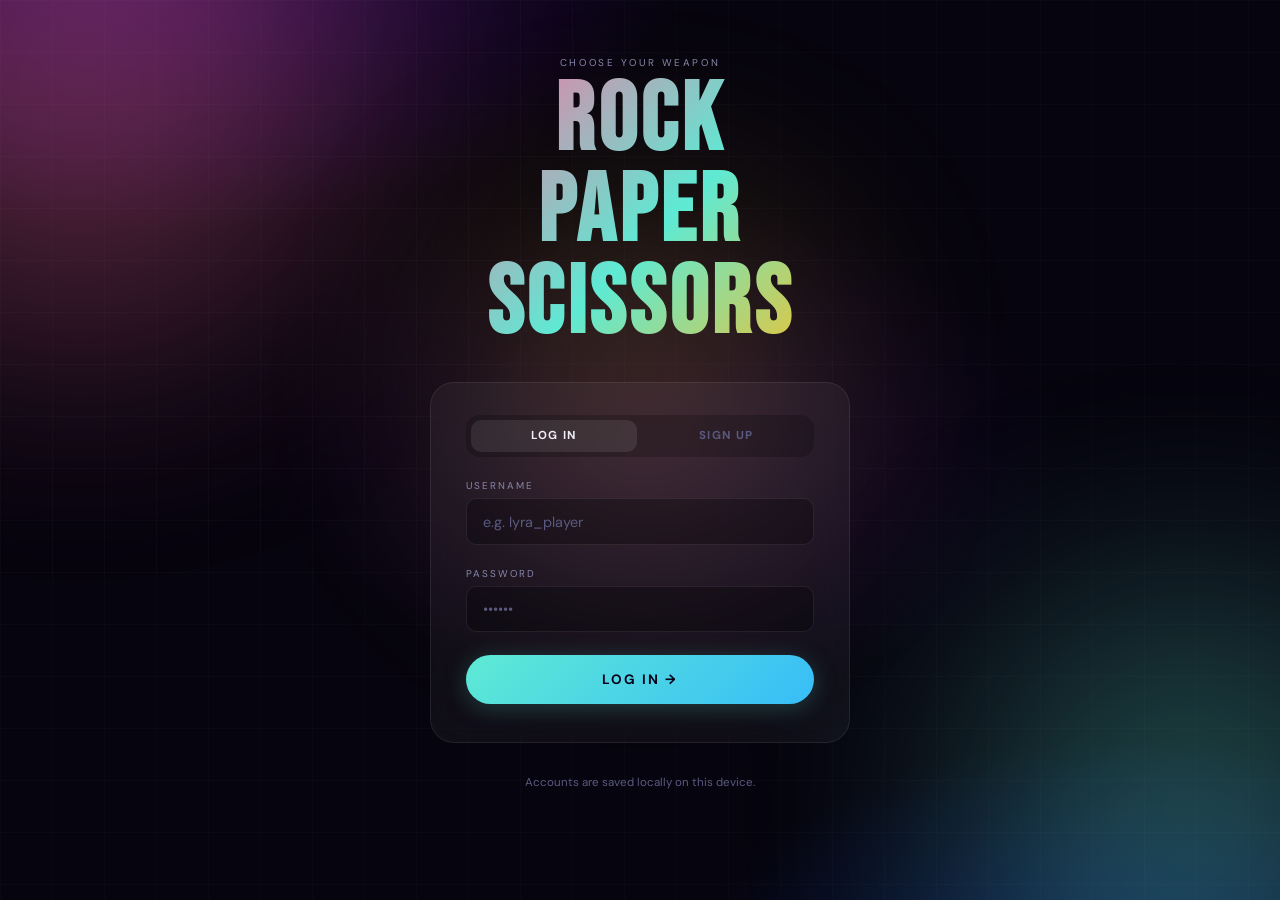
==== commit 437d7995: "added  multiplayer version" ====
--- a/index.html
+++ b/index.html
@@ -1,82 +1,702 @@
 <!DOCTYPE html>
 <html lang="en">
 <head>
-  <meta charset="UTF-8"/>
+  <meta charset="UTF-8" />
   <meta name="viewport" content="width=device-width, initial-scale=1.0"/>
   <title>Rock Paper Scissors</title>
-  <link rel="stylesheet" href="style.css"/>
+  <link href="https://fonts.googleapis.com/css2?family=Bebas+Neue&family=DM+Sans:ital,wght@0,300;0,400;0,500;0,700;1,300&display=swap" rel="stylesheet"/>
+  <style>
+    /* ══════════════════════════════════════════════
+       RESET & TOKENS
+    ══════════════════════════════════════════════ */
+    *, *::before, *::after { box-sizing: border-box; margin: 0; padding: 0; }
+
+    :root {
+      --rock:       #ff6b9d;
+      --paper:      #5eead4;
+      --scissors:   #fbbf24;
+      --p1-color:   #5eead4;
+      --p2-color:   #ff6b9d;
+      --text:       #f0f0f8;
+      --muted:      #5a5a80;
+      --muted-lt:   #8888aa;
+      --surface:    rgba(255,255,255,0.045);
+      --border:     rgba(255,255,255,0.08);
+      --border-lt:  rgba(255,255,255,0.14);
+      --glow-r:     rgba(255,107,157,0.4);
+      --glow-p:     rgba(94,234,212,0.4);
+      --glow-s:     rgba(251,191,36,0.4);
+      --danger:     #ff5f6d;
+      --bg:         #06040e;
+      --radius-lg:  24px;
+      --radius-md:  16px;
+      --radius-sm:  10px;
+    }
+
+    html, body {
+      min-height: 100vh;
+      background:
+        radial-gradient(ellipse 85% 60% at 10% -5%,  #2d0a52 0%, transparent 52%),
+        radial-gradient(ellipse 65% 50% at 88% 108%,  #0c1e50 0%, transparent 52%),
+        radial-gradient(ellipse 50% 45% at 52% 50%,   #18082e 0%, transparent 62%),
+        var(--bg);
+      color: var(--text);
+      font-family: 'DM Sans', sans-serif;
+      overflow-x: hidden;
+    }
+
+    /* grid drift */
+    body::before {
+      content: '';
+      position: fixed; inset: 0;
+      background-image:
+        linear-gradient(rgba(255,255,255,.02) 1px, transparent 1px),
+        linear-gradient(90deg, rgba(255,255,255,.02) 1px, transparent 1px);
+      background-size: 52px 52px;
+      animation: gridDrift 22s linear infinite;
+      pointer-events: none; z-index: 0;
+    }
+    @keyframes gridDrift {
+      from { background-position: 0 0; }
+      to   { background-position: 52px 52px; }
+    }
+
+    /* blobs */
+    .blob {
+      position: fixed; border-radius: 50%;
+      filter: blur(130px); opacity: .32;
+      pointer-events: none; z-index: 0;
+    }
+    .blob-1 { width:520px; height:520px; background:var(--rock);    top:-180px; left:-180px; animation:bf1 13s ease-in-out infinite; }
+    .blob-2 { width:420px; height:420px; background:var(--paper);   bottom:-120px; right:-120px; animation:bf2 16s ease-in-out infinite; }
+    .blob-3 { width:280px; height:280px; background:var(--scissors); top:42%; left:50%; transform:translate(-50%,-50%); animation:bf3 10s ease-in-out infinite; }
+    @keyframes bf1 { 0%,100%{transform:translate(0,0)}  50%{transform:translate(45px,32px)} }
+    @keyframes bf2 { 0%,100%{transform:translate(0,0)}  50%{transform:translate(-35px,-42px)} }
+    @keyframes bf3 { 0%,100%{transform:translate(-50%,-50%)} 50%{transform:translate(-50%,-42%)} }
+
+    /* ══════════════════════════════════════════════
+       LAYOUT SHELL
+    ══════════════════════════════════════════════ */
+    #app {
+      position: relative; z-index: 1;
+      min-height: 100vh;
+      display: flex; flex-direction: column; align-items: center;
+    }
+
+    /* ══════════════════════════════════════════════
+       SCREENS  (shown/hidden via .screen-active)
+    ══════════════════════════════════════════════ */
+    .screen {
+      display: none;
+      width: 100%; flex-direction: column; align-items: center;
+    }
+    .screen.screen-active { display: flex; }
+
+    /* ══════════════════════════════════════════════
+       ANIMATIONS
+    ══════════════════════════════════════════════ */
+    @keyframes fadeDown {
+      from { opacity:0; transform:translateY(-22px); }
+      to   { opacity:1; transform:none; }
+    }
+    @keyframes fadeUp {
+      from { opacity:0; transform:translateY(22px); }
+      to   { opacity:1; transform:none; }
+    }
+    @keyframes popIn {
+      0%   { opacity:0; transform:scale(.7) rotate(-6deg); }
+      65%  { transform:scale(1.08) rotate(2deg); }
+      85%  { transform:scale(.97); }
+      100% { opacity:1; transform:scale(1) rotate(0); }
+    }
+    @keyframes idlePulse {
+      0%,100% { box-shadow:0 0 0 transparent; }
+      50%     { box-shadow:0 0 28px rgba(255,255,255,.07); }
+    }
+    @keyframes dotBlink {
+      0%,80%,100% { opacity:.18; }
+      40%         { opacity:1; }
+    }
+    @keyframes shimmer {
+      0%   { background-position: -200% center; }
+      100% { background-position:  200% center; }
+    }
+    @keyframes scaleIn {
+      from { opacity:0; transform:scale(.88); }
+      to   { opacity:1; transform:scale(1); }
+    }
+    @keyframes slideLeft {
+      from { opacity:0; transform:translateX(30px); }
+      to   { opacity:1; transform:none; }
+    }
+    @keyframes slideRight {
+      from { opacity:0; transform:translateX(-30px); }
+      to   { opacity:1; transform:none; }
+    }
+
+    /* ══════════════════════════════════════════════
+       SHARED COMPONENTS
+    ══════════════════════════════════════════════ */
+
+    /* glass card */
+    .card {
+      background: var(--surface);
+      backdrop-filter: blur(20px); -webkit-backdrop-filter: blur(20px);
+      border: 1px solid var(--border);
+      border-radius: var(--radius-lg);
+    }
+
+    /* pill badge */
+    .badge {
+      display: inline-flex; align-items: center; gap: .4rem;
+      font-size: .62rem; letter-spacing: .18em; text-transform: uppercase;
+      padding: .3rem .85rem; border-radius: 50px;
+    }
+    .badge-gold   { color: var(--scissors); background: rgba(251,191,36,.08); border: 1px solid rgba(251,191,36,.22); }
+    .badge-teal   { color: var(--paper);    background: rgba(94,234,212,.08); border: 1px solid rgba(94,234,212,.22); }
+    .badge-pink   { color: var(--rock);     background: rgba(255,107,157,.08); border: 1px solid rgba(255,107,157,.22); }
+
+    /* kicker + title */
+    .kicker {
+      font-size: .62rem; letter-spacing: .26em; text-transform: uppercase;
+      color: var(--muted-lt); margin-bottom: .45rem;
+    }
+    .display-title {
+      font-family: 'Bebas Neue', sans-serif;
+      font-size: clamp(3rem,9vw,6rem);
+      line-height: .95; letter-spacing: .04em;
+      background: linear-gradient(135deg, var(--rock) 0%, var(--paper) 55%, var(--scissors) 100%);
+      -webkit-background-clip: text; -webkit-text-fill-color: transparent; background-clip: text;
+    }
+
+    /* form fields */
+    .field { display: flex; flex-direction: column; gap: .38rem; }
+    .field label { font-size: .62rem; letter-spacing: .2em; text-transform: uppercase; color: var(--muted-lt); }
+    .field input {
+      background: rgba(0,0,0,.28);
+      border: 1px solid var(--border);
+      border-radius: var(--radius-sm);
+      padding: .82rem 1rem;
+      font-family: 'DM Sans', sans-serif; font-size: .9rem;
+      color: var(--text); outline: none;
+      transition: border-color .2s, box-shadow .2s;
+    }
+    .field input:focus {
+      border-color: rgba(94,234,212,.5);
+      box-shadow: 0 0 0 3px rgba(94,234,212,.09);
+    }
+    .field input::placeholder { color: var(--muted); }
+
+    /* error pill */
+    .error-msg {
+      font-size: .78rem; color: var(--danger);
+      background: rgba(255,95,109,.08); border: 1px solid rgba(255,95,109,.2);
+      border-radius: var(--radius-sm); padding: .65rem 1rem;
+      text-align: center; animation: fadeDown .25s ease;
+    }
+
+    /* buttons */
+    .btn {
+      display: inline-flex; align-items: center; justify-content: center; gap: .4rem;
+      font-family: 'DM Sans', sans-serif; font-weight: 700;
+      font-size: .78rem; letter-spacing: .14em; text-transform: uppercase;
+      border: none; border-radius: 50px; cursor: pointer;
+      transition: transform .2s cubic-bezier(.34,1.56,.64,1), box-shadow .2s, opacity .2s;
+      padding: .8rem 2rem;
+    }
+    .btn:active   { transform: scale(.95) !important; }
+    .btn:disabled { opacity: .45; cursor: not-allowed; transform: none !important; }
+
+    .btn-primary {
+      background: linear-gradient(135deg, var(--paper) 0%, #38bdf8 100%);
+      color: #05031a;
+      box-shadow: 0 4px 24px rgba(94,234,212,.22);
+    }
+    .btn-primary:hover { transform: translateY(-3px); box-shadow: 0 10px 36px rgba(94,234,212,.38); }
+
+    .btn-accent {
+      background: linear-gradient(135deg, var(--rock) 0%, #ff9f6b 100%);
+      color: #05031a;
+      box-shadow: 0 4px 24px rgba(255,107,157,.22);
+    }
+    .btn-accent:hover { transform: translateY(-3px); box-shadow: 0 10px 36px var(--glow-r); }
+
+    .btn-ghost {
+      background: transparent;
+      color: var(--muted-lt);
+      border: 1px solid var(--border-lt);
+    }
+    .btn-ghost:hover { border-color: rgba(255,255,255,.38); color: var(--text); transform: translateY(-2px); }
+
+    .btn-danger {
+      background: transparent;
+      color: var(--danger);
+      border: 1px solid rgba(255,95,109,.28);
+      font-size: .7rem;
+    }
+    .btn-danger:hover { background: rgba(255,95,109,.08); transform: translateY(-1px); }
+
+    .btn-sm { padding: .55rem 1.2rem; font-size: .7rem; }
+    .btn-lg { padding: 1rem 2.8rem; font-size: .85rem; }
+
+    /* auth tabs */
+    .tab-row {
+      display: flex; gap: .4rem;
+      background: rgba(0,0,0,.22); border-radius: 14px; padding: .3rem;
+    }
+    .tab-btn {
+      flex: 1; padding: .55rem;
+      font-family: 'DM Sans', sans-serif; font-size: .72rem;
+      font-weight: 700; letter-spacing: .12em; text-transform: uppercase;
+      color: var(--muted); background: transparent;
+      border: none; border-radius: 10px; cursor: pointer;
+      transition: background .2s, color .2s;
+    }
+    .tab-btn.active { background: rgba(255,255,255,.09); color: var(--text); }
+
+    /* waiting dots */
+    .dots { display: flex; gap: .38rem; align-items: center; }
+    .dot {
+      width: 7px; height: 7px; border-radius: 50%;
+      background: var(--muted);
+      animation: dotBlink 1.5s ease-in-out infinite;
+    }
+    .dot:nth-child(2) { animation-delay: .22s; }
+    .dot:nth-child(3) { animation-delay: .44s; }
+
+    /* ══════════════════════════════════════════════
+       AUTH SCREEN
+    ══════════════════════════════════════════════ */
+    #screen-auth {
+      padding: 3.5rem 0 5rem;
+      gap: 2.2rem;
+      animation: fadeDown .65s ease both;
+    }
+
+    .auth-wrap {
+      width: min(420px, 92vw);
+      display: flex; flex-direction: column; gap: 2rem;
+    }
+
+    .auth-card {
+      padding: 2rem 2.2rem 2.4rem;
+      display: flex; flex-direction: column; gap: 1.4rem;
+    }
+
+    /* ══════════════════════════════════════════════
+       LOBBY SCREEN
+    ══════════════════════════════════════════════ */
+    #screen-lobby {
+      padding: 2.5rem 0 5rem;
+      gap: 2rem;
+      animation: scaleIn .55s ease both;
+    }
+
+    .lobby-wrap { width: min(580px, 94vw); display: flex; flex-direction: column; gap: 2rem; }
+
+    .lobby-top {
+      display: flex; align-items: center; justify-content: space-between; gap: 1rem;
+    }
+
+    .user-chip {
+      display: flex; align-items: center; gap: .6rem;
+      background: var(--surface); border: 1px solid var(--border);
+      border-radius: 50px; padding: .38rem .9rem .38rem .4rem;
+    }
+    .user-chip .avatar {
+      width: 28px; height: 28px; border-radius: 50%;
+      background: linear-gradient(135deg, var(--paper), #38bdf8);
+      display: flex; align-items: center; justify-content: center;
+      font-size: .72rem; font-weight: 800; color: #05031a;
+      flex-shrink: 0;
+    }
+    .user-chip span { font-size: .78rem; color: var(--muted-lt); }
+    .user-chip strong { color: var(--text); }
+
+    .lobby-grid { display: grid; grid-template-columns: 1fr 1fr; gap: 1rem; }
+
+    .lobby-card {
+      padding: 1.6rem;
+      display: flex; flex-direction: column; gap: 1rem;
+      transition: border-color .2s, transform .2s;
+    }
+    .lobby-card:hover { border-color: var(--border-lt); transform: translateY(-3px); }
+
+    .lcard-icon { font-size: 2.2rem; }
+    .lcard-title {
+      font-family: 'Bebas Neue', sans-serif;
+      font-size: 1.5rem; letter-spacing: .04em; color: var(--text);
+    }
+    .lcard-desc { font-size: .75rem; color: var(--muted-lt); line-height: 1.55; }
+
+    .join-row { display: flex; gap: .6rem; width: 100%; }
+    .join-input {
+      flex: 1;
+      background: rgba(0,0,0,.28);
+      border: 1px solid var(--border);
+      border-radius: var(--radius-sm);
+      padding: .8rem 1rem;
+      font-family: 'Bebas Neue', sans-serif; font-size: 1.7rem; letter-spacing: .3em;
+      color: var(--text); outline: none; text-align: center; text-transform: uppercase;
+      transition: border-color .2s, box-shadow .2s;
+    }
+    .join-input:focus { border-color: rgba(94,234,212,.5); box-shadow: 0 0 0 3px rgba(94,234,212,.09); }
+    .join-input::placeholder { color: var(--muted); font-size: 1rem; letter-spacing: .1em; font-family: 'DM Sans',sans-serif; }
+
+    /* ══════════════════════════════════════════════
+       WAITING ROOM SCREEN
+    ══════════════════════════════════════════════ */
+    #screen-waiting {
+      padding: 2.5rem 0 5rem;
+      gap: 2rem;
+      animation: scaleIn .55s ease both;
+    }
+
+    .waiting-wrap { width: min(480px, 94vw); display: flex; flex-direction: column; gap: 2rem; align-items: center; }
+
+    .code-card {
+      width: 100%;
+      padding: 1.8rem;
+      text-align: center;
+      border: 2px dashed rgba(255,255,255,.13);
+      border-radius: var(--radius-lg);
+      background: rgba(255,255,255,.025);
+    }
+    .code-label { font-size: .6rem; letter-spacing: .26em; text-transform: uppercase; color: var(--muted-lt); margin-bottom: .6rem; }
+    .code-value {
+      font-family: 'Bebas Neue', sans-serif;
+      font-size: 4.5rem; letter-spacing: .35em;
+      background: linear-gradient(135deg, var(--paper) 0%, var(--scissors) 100%);
+      -webkit-background-clip: text; -webkit-text-fill-color: transparent; background-clip: text;
+      line-height: 1;
+    }
+    .code-hint { font-size: .72rem; color: var(--muted); margin-top: .5rem; }
+    .copy-btn {
+      margin-top: .9rem;
+      font-size: .68rem; letter-spacing: .16em; text-transform: uppercase;
+      color: var(--paper); background: rgba(94,234,212,.07);
+      border: 1px solid rgba(94,234,212,.22); border-radius: 8px;
+      padding: .48rem 1.1rem; cursor: pointer;
+      transition: background .2s, transform .2s;
+    }
+    .copy-btn:hover { background: rgba(94,234,212,.15); transform: translateY(-1px); }
+    .copy-btn.copied { color: var(--scissors); border-color: rgba(251,191,36,.3); background: rgba(251,191,36,.07); }
+
+    .players-list { width: 100%; display: flex; flex-direction: column; gap: .6rem; }
+    .player-row {
+      display: flex; align-items: center; gap: .85rem;
+      background: var(--surface); border: 1px solid var(--border);
+      border-radius: 14px; padding: .8rem 1rem;
+      transition: border-color .2s;
+    }
+    .player-row.joined { border-color: rgba(94,234,212,.25); }
+
+    .prow-avatar {
+      width: 36px; height: 36px; border-radius: 50%;
+      display: flex; align-items: center; justify-content: center;
+      font-size: .88rem; font-weight: 800; color: #05031a; flex-shrink: 0;
+    }
+    .prow-avatar.p1 { background: linear-gradient(135deg, var(--paper), #38bdf8); }
+    .prow-avatar.p2 { background: linear-gradient(135deg, var(--rock), #ff9f6b); }
+    .prow-avatar.empty { background: rgba(255,255,255,.07); color: var(--muted); font-size: 1rem; }
+
+    .prow-name { font-size: .9rem; font-weight: 500; }
+    .prow-tag { margin-left: auto; font-size: .62rem; letter-spacing: .14em; text-transform: uppercase; }
+    .prow-tag.ready   { color: var(--paper); }
+    .prow-tag.waiting { color: var(--muted); }
+    .prow-tag.host    { color: var(--scissors); }
+
+    /* ══════════════════════════════════════════════
+       GAME SCREEN
+    ══════════════════════════════════════════════ */
+    #screen-game {
+      padding: 2rem 0 4rem;
+      gap: 1.6rem;
+      animation: scaleIn .45s ease both;
+    }
+
+    .game-wrap { width: min(980px, 96vw); display: flex; flex-direction: column; align-items: center; gap: 1.6rem; }
+
+    /* top bar */
+    .game-topbar {
+      width: 100%;
+      display: flex; align-items: center; justify-content: space-between; gap: 1rem; flex-wrap: wrap;
+    }
+    .game-topbar-left { display: flex; align-items: center; gap: .8rem; flex-wrap: wrap; }
+    .game-logo {
+      font-family: 'Bebas Neue', sans-serif;
+      font-size: clamp(1.7rem,4vw,2.6rem); letter-spacing: .04em;
+      background: linear-gradient(135deg, var(--rock) 0%, var(--paper) 55%, var(--scissors) 100%);
+      -webkit-background-clip: text; -webkit-text-fill-color: transparent; background-clip: text;
+    }
+
+    /* scoreboard */
+    .scoreboard {
+      display: flex; align-items: center; gap: 1.4rem;
+      padding: 1.1rem 2.4rem;
+      animation: fadeDown .5s ease both;
+    }
+    .score-col { text-align: center; min-width: 80px; }
+    .score-lbl { font-size: .58rem; letter-spacing: .2em; text-transform: uppercase; color: var(--muted-lt); margin-bottom: .18rem; }
+    .score-val {
+      font-family: 'Bebas Neue', sans-serif;
+      font-size: 3.2rem; line-height: 1;
+      transition: transform .2s;
+    }
+    .score-val.bump { animation: popIn .35s ease both; }
+    .score-col.p1 .score-val { color: var(--p1-color); }
+    .score-col.p2 .score-val { color: var(--p2-color); }
+    .score-sep { width: 1px; height: 50px; background: var(--border); }
+    .vs-lbl { font-family: 'Bebas Neue', sans-serif; font-size: 1.1rem; color: var(--muted); letter-spacing: .1em; }
+
+    /* round counter */
+    .round-tag {
+      font-size: .62rem; letter-spacing: .2em; text-transform: uppercase; color: var(--muted-lt);
+    }
+
+    /* arena */
+    .arena {
+      width: 100%;
+      display: grid; grid-template-columns: 1fr 80px 1fr;
+      align-items: center; gap: 1rem;
+    }
+    .arena-side { display: flex; flex-direction: column; align-items: center; gap: .8rem; }
+    .arena-side-lbl { font-size: .62rem; letter-spacing: .2em; text-transform: uppercase; color: var(--muted-lt); }
+
+    .choice-box {
+      width: 148px; height: 148px; border-radius: 28px;
+      display: flex; align-items: center; justify-content: center;
+      font-size: 4.2rem;
+      background: var(--surface); backdrop-filter: blur(16px); -webkit-backdrop-filter: blur(16px);
+      border: 2px solid var(--border);
+      position: relative; overflow: hidden;
+      transition: border-color .35s, box-shadow .35s;
+    }
+    .choice-box.idle { animation: idlePulse 3.2s ease-in-out infinite; }
+    .choice-box.locked {
+      border-color: rgba(255,255,255,.22);
+      box-shadow: 0 0 28px rgba(255,255,255,.07);
+    }
+    .choice-box.rock     { border-color: var(--rock);    box-shadow: 0 0 44px var(--glow-r); animation: popIn .45s ease both; }
+    .choice-box.paper    { border-color: var(--paper);   box-shadow: 0 0 44px var(--glow-p); animation: popIn .45s ease both; }
+    .choice-box.scissors { border-color: var(--scissors);box-shadow: 0 0 44px var(--glow-s); animation: popIn .45s ease both; }
+
+    /* shimmer on locked */
+    .choice-box.locked::after {
+      content: '';
+      position: absolute; inset: 0;
+      background: linear-gradient(105deg, transparent 30%, rgba(255,255,255,.07) 50%, transparent 70%);
+      background-size: 200% 100%;
+      animation: shimmer 2.2s linear infinite;
+    }
+
+    .arena-mid { display: flex; flex-direction: column; align-items: center; gap: .4rem; }
+    .arena-vs { font-family: 'Bebas Neue', sans-serif; font-size: 2rem; color: var(--muted); letter-spacing: .1em; }
+    .arena-dot { width: 5px; height: 5px; border-radius: 50%; background: var(--muted); animation: dotBlink 1.5s ease-in-out infinite; }
+    .arena-dot:nth-child(3) { animation-delay: .22s; }
+    .arena-dot:nth-child(4) { animation-delay: .44s; }
+
+    /* result banner */
+    .result-banner {
+      min-height: 52px;
+      display: flex; align-items: center; justify-content: center;
+    }
+    .result-text {
+      font-family: 'Bebas Neue', sans-serif;
+      font-size: 2.4rem; letter-spacing: .18em;
+      opacity: 0; transform: scale(.75);
+      transition: opacity .3s, transform .3s;
+    }
+    .result-text.show { opacity: 1; transform: scale(1); }
+    .result-text.win  { color: var(--paper); }
+    .result-text.lose { color: var(--rock); }
+    .result-text.draw { color: var(--scissors); }
+
+    .status-line {
+      font-size: .75rem; color: var(--muted-lt);
+      display: flex; align-items: center; gap: .55rem;
+      animation: fadeDown .3s ease both;
+    }
+
+    /* choice cards */
+    .choices-row { display: flex; gap: 1.1rem; }
+
+    .choice-btn {
+      position: relative; cursor: pointer;
+      background: none; border: none; padding: 0; outline: none;
+    }
+    .choice-btn-inner {
+      width: 114px; height: 130px; border-radius: 22px;
+      display: flex; flex-direction: column; align-items: center; justify-content: center; gap: .5rem;
+      background: var(--surface); backdrop-filter: blur(16px); -webkit-backdrop-filter: blur(16px);
+      border: 2px solid var(--border);
+      transition: transform .22s cubic-bezier(.34,1.56,.64,1), border-color .2s, box-shadow .2s;
+    }
+    .choice-btn:hover:not(:disabled) .choice-btn-inner   { transform: translateY(-9px) scale(1.06); }
+    .choice-btn:active:not(:disabled) .choice-btn-inner  { transform: translateY(-2px) scale(.97); }
+    .choice-btn:disabled .choice-btn-inner                { opacity: .38; cursor: not-allowed; }
+
+    .choice-btn[data-c="rock"]:hover:not(:disabled) .choice-btn-inner     { border-color: var(--rock);    box-shadow: 0 14px 40px var(--glow-r); }
+    .choice-btn[data-c="paper"]:hover:not(:disabled) .choice-btn-inner    { border-color: var(--paper);   box-shadow: 0 14px 40px var(--glow-p); }
+    .choice-btn[data-c="scissors"]:hover:not(:disabled) .choice-btn-inner { border-color: var(--scissors);box-shadow: 0 14px 40px var(--glow-s); }
+
+    .choice-btn.selected .choice-btn-inner { transform: translateY(-9px) scale(1.06); }
+    .choice-btn[data-c="rock"].selected .choice-btn-inner     { border-color: var(--rock);    box-shadow: 0 14px 40px var(--glow-r); }
+    .choice-btn[data-c="paper"].selected .choice-btn-inner    { border-color: var(--paper);   box-shadow: 0 14px 40px var(--glow-p); }
+    .choice-btn[data-c="scissors"].selected .choice-btn-inner { border-color: var(--scissors);box-shadow: 0 14px 40px var(--glow-s); }
+
+    .choice-emoji { font-size: 2.9rem; line-height: 1; }
+    .choice-lbl {
+      font-size: .64rem; letter-spacing: .15em; text-transform: uppercase;
+      color: var(--muted); font-weight: 500; transition: color .2s;
+    }
+    .choice-btn[data-c="rock"]:hover:not(:disabled) .choice-lbl     { color: var(--rock); }
+    .choice-btn[data-c="paper"]:hover:not(:disabled) .choice-lbl    { color: var(--paper); }
+    .choice-btn[data-c="scissors"]:hover:not(:disabled) .choice-lbl { color: var(--scissors); }
+
+    /* history */
+    .history-row {
+      width: 100%;
+      display: flex; flex-direction: column; align-items: center; gap: .65rem;
+    }
+    .history-lbl { font-size: .58rem; letter-spacing: .22em; text-transform: uppercase; color: var(--muted); }
+    .history-dots { display: flex; gap: .42rem; flex-wrap: wrap; justify-content: center; }
+    .hdot {
+      width: 10px; height: 10px; border-radius: 50%;
+      border: 1.5px solid var(--border);
+      transition: background .3s, border-color .3s;
+    }
+    .hdot.win  { background: var(--p1-color); border-color: var(--p1-color); }
+    .hdot.lose { background: var(--p2-color); border-color: var(--p2-color); }
+    .hdot.draw { background: var(--scissors); border-color: var(--scissors); }
+
+    /* ══════════════════════════════════════════════
+       BOT GAME — same structure reused
+    ══════════════════════════════════════════════ */
+
+    /* ══════════════════════════════════════════════
+       RESPONSIVE
+    ══════════════════════════════════════════════ */
+    @media (max-width: 620px) {
+      .lobby-grid { grid-template-columns: 1fr; }
+      .arena { grid-template-columns: 1fr 48px 1fr; gap: .5rem; }
+      .choice-box { width: 108px; height: 108px; font-size: 3rem; border-radius: 22px; }
+      .choice-btn-inner { width: 90px; height: 108px; }
+      .choice-emoji { font-size: 2.2rem; }
+      .scoreboard { padding: .9rem 1.4rem; gap: 1rem; }
+    }
+  </style>
 </head>
 <body>
 
+  <!-- Bg decoration -->
   <div class="blob blob-1"></div>
   <div class="blob blob-2"></div>
   <div class="blob blob-3"></div>
 
   <div id="app">
 
-    <!-- ══ AUTH ══ -->
-    <div id="screen-auth" class="screen active">
-      <div class="auth-title">
-        <p class="kicker">Choose your weapon</p>
-        <h1>Rock<br>Paper<br>Scissors</h1>
+    <!-- ══════════════════════════════════════════
+         SCREEN: AUTH
+    ══════════════════════════════════════════ -->
+    <div id="screen-auth" class="screen screen-active">
+      <div class="auth-wrap">
+
+        <div style="text-align:center;animation:fadeDown .7s ease both;">
+          <p class="kicker">Choose your weapon</p>
+          <h1 class="display-title">Rock<br>Paper<br>Scissors</h1>
+        </div>
+
+        <div class="card auth-card" style="animation:fadeUp .7s .15s ease both;">
+          <div class="tab-row">
+            <button class="tab-btn active" id="tab-login"  onclick="switchTab('login')">Log In</button>
+            <button class="tab-btn"        id="tab-signup" onclick="switchTab('signup')">Sign Up</button>
+          </div>
+
+          <div class="field">
+            <label for="auth-user">Username</label>
+            <input id="auth-user" type="text" placeholder="e.g. lyra_player" autocomplete="username" />
+          </div>
+          <div class="field">
+            <label for="auth-pass">Password</label>
+            <input id="auth-pass" type="password" placeholder="••••••" autocomplete="current-password" />
+          </div>
+          <div id="auth-error" class="error-msg" style="display:none;"></div>
+          <button class="btn btn-primary btn-lg" id="auth-submit" onclick="handleAuth()">Log In →</button>
+        </div>
+
+        <p style="text-align:center;font-size:.72rem;color:var(--muted);animation:fadeUp .7s .3s ease both;">
+          Accounts are saved locally on this device.
+        </p>
       </div>
-      <div class="card auth-card">
-        <div class="tab-row">
-          <button class="tab-btn active" id="tab-login"  onclick="switchTab('login')">Log In</button>
-          <button class="tab-btn"        id="tab-signup" onclick="switchTab('signup')">Sign Up</button>
-        </div>
-        <div class="field">
-          <label for="auth-user">Username</label>
-          <input id="auth-user" type="text" placeholder="e.g. lyra_rps" autocomplete="username"/>
-        </div>
-        <div class="field">
-          <label for="auth-pass">Password</label>
-          <input id="auth-pass" type="password" placeholder="••••••" autocomplete="current-password"/>
-        </div>
-        <div id="auth-error" class="error-msg" style="display:none"></div>
-        <button class="btn btn-primary btn-lg" id="auth-submit" onclick="handleAuth()">Log In →</button>
-      </div>
-      <p class="auth-hint">Accounts saved locally — sign in from this device.</p>
-    </div>
-
-    <!-- ══ LOBBY ══ -->
+    </div><!-- /screen-auth -->
+
+
+    <!-- ══════════════════════════════════════════
+         SCREEN: LOBBY
+    ══════════════════════════════════════════ -->
     <div id="screen-lobby" class="screen">
       <div class="lobby-wrap">
 
         <div class="lobby-top">
           <div>
             <p class="kicker">Game lobby</p>
-            <div class="lobby-title">Choose Mode</div>
-          </div>
-          <div style="display:flex;flex-direction:column;align-items:flex-end;gap:8px">
+            <h2 style="font-family:'Bebas Neue',sans-serif;font-size:2.4rem;letter-spacing:.04em;
+                       background:linear-gradient(135deg,var(--rock),var(--paper));
+                       -webkit-background-clip:text;-webkit-text-fill-color:transparent;background-clip:text;">
+              Choose Mode
+            </h2>
+          </div>
+          <div style="display:flex;flex-direction:column;align-items:flex-end;gap:.5rem;">
             <div class="user-chip">
-              <div class="user-chip-avatar" id="lobby-avatar">P</div>
+              <div class="avatar" id="lobby-avatar">F</div>
               <span>Playing as <strong id="lobby-name">Player</strong></span>
             </div>
             <button class="btn btn-ghost btn-sm" onclick="signOut()">↩ Sign Out</button>
           </div>
         </div>
 
+        <!-- mode cards -->
         <div class="lobby-grid">
+
           <div class="card lobby-card">
             <div class="lcard-icon">🤖</div>
             <div>
               <div class="lcard-title">vs AXIOM</div>
-              <div class="lcard-desc">Play the machine instantly. No waiting — pure skill.</div>
+              <div class="lcard-desc">Play against the machine. No waiting, pure skill.</div>
             </div>
             <button class="btn btn-accent btn-sm" onclick="startBotGame()">Play Now</button>
           </div>
+
+          <div class="card lobby-card">
+  <div class="lcard-icon">📱</div>
+
+  <div>
+    <div class="lcard-title">Pass & Play</div>
+
+    <div class="lcard-desc">
+      Two players on the same device taking turns secretly.
+    </div>
+  </div>
+
+  <button class="btn btn-accent btn-sm" onclick="startPassPlay()">
+    Start Local Match
+  </button>
+</div>
+
           <div class="card lobby-card">
             <div class="lcard-icon">🔗</div>
             <div>
               <div class="lcard-title">Create Room</div>
-              <div class="lcard-desc">Generate a code and invite a friend to battle live.</div>
+              <div class="lcard-desc">Generate a code and invite a friend to battle.</div>
             </div>
             <button class="btn btn-primary btn-sm" onclick="createRoom()">Create Room</button>
           </div>
-        </div>
-
-        <div class="card lobby-card" style="width:100%">
+
+        </div>
+
+        <!-- join room -->
+        <div class="card lobby-card" style="width:100%;">
           <div class="lcard-icon">🚪</div>
           <div>
             <div class="lcard-title">Join a Room</div>
@@ -84,72 +704,89 @@
           </div>
           <div class="join-row">
             <input class="join-input" id="join-code" maxlength="4" placeholder="ABCD"
-              oninput="this.value=this.value.toUpperCase()"
-              onkeydown="if(event.key==='Enter')joinRoom()"/>
+                   oninput="this.value=this.value.toUpperCase()"
+                   onkeydown="if(event.key==='Enter')joinRoom()" />
             <button class="btn btn-primary" onclick="joinRoom()">Join →</button>
           </div>
-          <div id="join-error" class="error-msg" style="display:none"></div>
+          <div id="join-error" class="error-msg" style="display:none;"></div>
         </div>
 
       </div>
-    </div>
-
-    <!-- ══ WAITING ══ -->
+    </div><!-- /screen-lobby -->
+
+
+    <!-- ══════════════════════════════════════════
+         SCREEN: WAITING ROOM
+    ══════════════════════════════════════════ -->
     <div id="screen-waiting" class="screen">
       <div class="waiting-wrap">
 
-        <div style="text-align:center">
+        <div style="text-align:center;">
           <p class="kicker" id="waiting-kicker">Share this code</p>
-          <div class="waiting-title">Your Room</div>
+          <h2 style="font-family:'Bebas Neue',sans-serif;font-size:2.8rem;letter-spacing:.04em;
+                     background:linear-gradient(135deg,var(--rock),var(--paper));
+                     -webkit-background-clip:text;-webkit-text-fill-color:transparent;background-clip:text;">
+            Your Room
+          </h2>
         </div>
 
         <div class="code-card">
           <div class="code-label">Room Code</div>
           <div class="code-value" id="waiting-code">——</div>
-          <div class="code-hint">Share this code with your friend</div>
+          <div class="code-hint">Share this 4-letter code with your friend</div>
           <button class="copy-btn" id="copy-btn" onclick="copyCode()">Copy Code</button>
         </div>
 
+        <!-- player slots -->
         <div class="players-list">
-          <div class="players-label">Players</div>
+          <div style="font-size:.6rem;letter-spacing:.22em;text-transform:uppercase;color:var(--muted);text-align:center;margin-bottom:.1rem;">Players</div>
           <div class="player-row joined" id="prow-1">
-            <div class="prow-avatar p1" id="prow-1-av">P</div>
-            <div class="prow-name"      id="prow-1-name">Player 1</div>
+            <div class="prow-avatar p1" id="prow-1-avatar">P</div>
+            <div class="prow-name" id="prow-1-name">Player 1</div>
             <div class="prow-tag host">Host ✓</div>
           </div>
           <div class="player-row" id="prow-2">
-            <div class="prow-avatar empty" id="prow-2-av">?</div>
-            <div class="prow-name"         id="prow-2-name" style="color:var(--muted)">Waiting for player…</div>
-            <div class="prow-tag"          id="prow-2-tag">
+            <div class="prow-avatar empty" id="prow-2-avatar">?</div>
+            <div class="prow-name" id="prow-2-name" style="color:var(--muted)">Waiting for player…</div>
+            <div class="prow-tag waiting" id="prow-2-tag">
               <span class="dots"><span class="dot"></span><span class="dot"></span><span class="dot"></span></span>
             </div>
           </div>
         </div>
 
-        <div class="waiting-actions">
-          <p class="waiting-hint" id="waiting-hint">Waiting for your friend to join…</p>
-          <button class="btn btn-primary btn-lg" id="btn-start" style="display:none" onclick="hostStartGame()">Start Battle ⚔️</button>
+        <div id="waiting-actions" style="display:flex;flex-direction:column;align-items:center;gap:.8rem;width:100%;">
+          <div id="waiting-hint" style="font-size:.75rem;color:var(--muted-lt);text-align:center;">
+            Waiting for your friend to join…
+          </div>
+          <button class="btn btn-primary btn-lg" id="btn-start" style="display:none;" onclick="hostStartGame()">
+            Start Battle ⚔️
+          </button>
           <button class="btn btn-ghost btn-sm" onclick="leaveRoom()">← Back to Lobby</button>
         </div>
 
       </div>
-    </div>
-
-    <!-- ══ GAME ══ -->
+    </div><!-- /screen-waiting -->
+
+
+    <!-- ══════════════════════════════════════════
+         SCREEN: GAME  (2-player + bot)
+    ══════════════════════════════════════════ -->
     <div id="screen-game" class="screen">
       <div class="game-wrap">
 
+        <!-- top bar -->
         <div class="game-topbar">
-          <div style="display:flex;align-items:center;gap:10px;flex-wrap:wrap">
-            <span class="game-logo">Rock Paper Scissors</span>
-            <span class="badge badge-gold" id="mode-badge">vs AXIOM 🤖</span>
-          </div>
-          <div style="display:flex;gap:8px;align-items:center">
+          <div class="game-topbar-left">
+            <div class="game-logo">Rock Paper Scissors</div>
+            <span class="badge badge-gold" id="game-mode-badge">vs AXIOM 🤖</span>
+          </div>
+          <div style="display:flex;gap:.6rem;align-items:center;">
             <span class="round-tag" id="round-tag">Round 1</span>
-            <button class="btn btn-ghost btn-sm" onclick="leaveGame()">← Lobby</button>
-          </div>
-        </div>
-
+            <button class="btn btn-ghost btn-sm" id="btn-leave" onclick="leaveGame()">← Lobby</button>
+          </div>
+        </div>
+
+        <!-- scoreboard -->
         <div class="card scoreboard">
           <div class="score-col p1">
             <div class="score-lbl" id="score-p1-lbl">You</div>
@@ -164,9 +801,10 @@
           </div>
         </div>
 
+        <!-- arena -->
         <div class="arena">
           <div class="arena-side">
-            <div class="arena-side-lbl">Your Pick</div>
+            <div class="arena-side-lbl" id="arena-p1-lbl">Your Pick</div>
             <div class="choice-box idle" id="arena-p1">❓</div>
           </div>
           <div class="arena-mid">
@@ -181,21 +819,21 @@
           </div>
         </div>
 
+        <!-- result / status -->
         <div class="result-banner">
-          <div class="result-main" id="result-main"></div>
-          <div class="result-sub"  id="result-sub"></div>
-          <div class="status-line" id="status-line">
+          <div class="result-text" id="result-text">—</div>
+          <div class="status-line" id="status-line" style="display:none;">
             <span class="dots"><span class="dot"></span><span class="dot"></span><span class="dot"></span></span>
             <span id="status-msg">Waiting…</span>
           </div>
-          <div class="idle-prompt" id="idle-prompt">MAKE YOUR MOVE</div>
-        </div>
-
-        <div class="choices-row">
-          <button class="choice-btn" data-c="rock"     onclick="makeChoice('rock')">
+        </div>
+
+        <!-- choices -->
+        <div class="choices-row" id="choices-row">
+          <button class="choice-btn" data-c="rock"     onclick="makeChoice('rock')"    >
             <div class="choice-btn-inner"><span class="choice-emoji">🪨</span><span class="choice-lbl">Rock</span></div>
           </button>
-          <button class="choice-btn" data-c="paper"    onclick="makeChoice('paper')">
+          <button class="choice-btn" data-c="paper"    onclick="makeChoice('paper')"   >
             <div class="choice-btn-inner"><span class="choice-emoji">📄</span><span class="choice-lbl">Paper</span></div>
           </button>
           <button class="choice-btn" data-c="scissors" onclick="makeChoice('scissors')">
@@ -203,15 +841,16 @@
           </button>
         </div>
 
-        <p class="kbd-hint">Press R · P · S &nbsp;or&nbsp; 1 · 2 · 3</p>
-
-        <div class="history-wrap">
+        <!-- history -->
+        <div class="history-row">
           <div class="history-lbl">Round History</div>
-          <div class="history-dots" id="history-dots"></div>
+          <div class="history-dots" id="history-dots">
+            <!-- 10 blank dots rendered by JS -->
+          </div>
         </div>
 
       </div>
-    </div>
+    </div><!-- /screen-game -->
 
   </div><!-- /app -->
 
